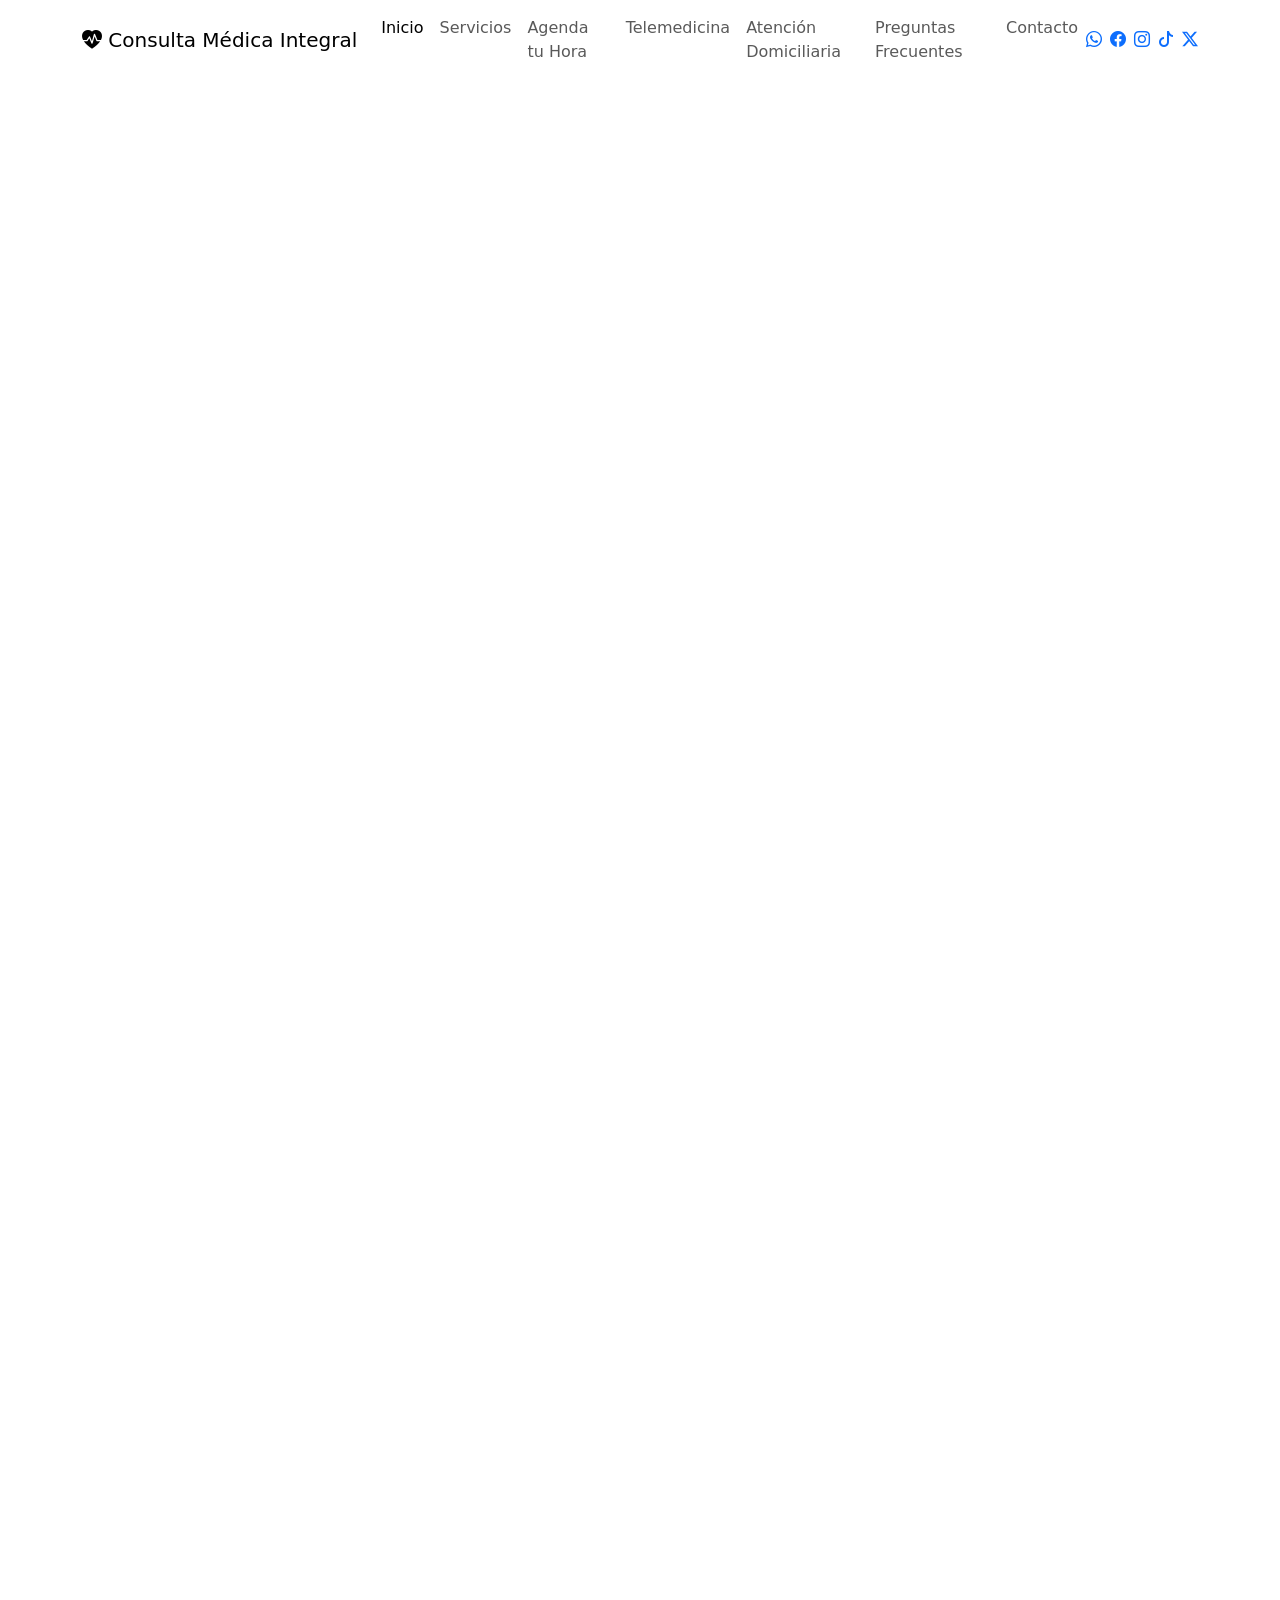
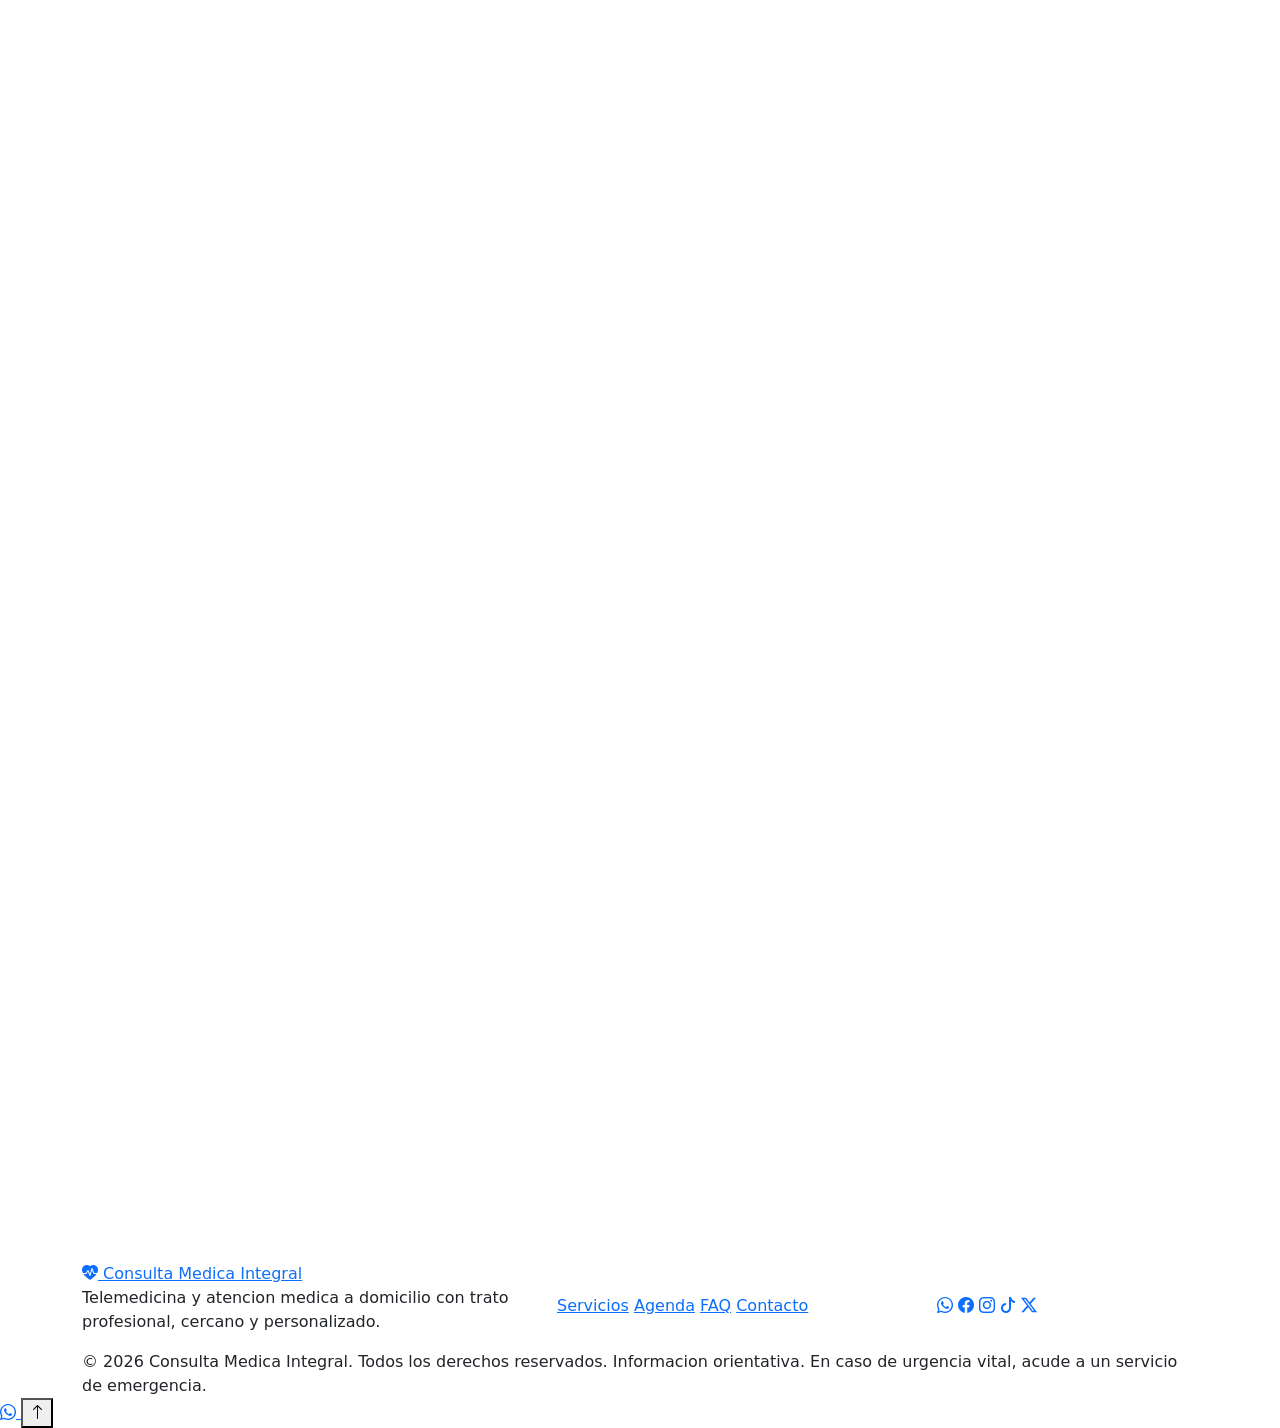
==== index.html @ f4fb2963 "Add files via upload" ====
<!doctype html>
<html lang="es">
  <head>
    <meta charset="utf-8">
    <meta name="viewport" content="width=device-width, initial-scale=1">
    <title>Consulta Médica Integral | Telemedicina y Atención Médica a Domicilio</title>
    <meta name="description" content="Consulta médica integral mediante telemedicina y atención médica a domicilio. Agenda tu hora fácilmente y recibe atención profesional donde la necesites.">
    <meta name="robots" content="index, follow">
    <link rel="canonical" href="https://consultamedicaintegral.cl/">
    <meta property="og:type" content="website">
    <meta property="og:title" content="Consulta Médica Integral | Telemedicina y Atención Médica a Domicilio">
    <meta property="og:description" content="Agenda atención médica por telemedicina o a domicilio con enfoque cercano, profesional y personalizado.">
    <meta property="og:image" content="https://images.unsplash.com/photo-1559839734-2b71ea197ec2?auto=format&fit=crop&w=1200&q=80">
    <meta property="og:url" content="https://consultamedicaintegral.cl/">
    <meta name="twitter:card" content="summary_large_image">
    <meta name="twitter:title" content="Consulta Médica Integral">
    <meta name="twitter:description" content="Telemedicina y atención médica a domicilio. Agenda tu hora en pocos minutos.">
    <meta name="twitter:image" content="https://images.unsplash.com/photo-1559839734-2b71ea197ec2?auto=format&fit=crop&w=1200&q=80">
    <meta name="theme-color" content="#0D6EFD">
    <link rel="preconnect" href="https://fonts.googleapis.com">
    <link rel="preconnect" href="https://fonts.gstatic.com" crossorigin>
    <link href="https://fonts.googleapis.com/css2?family=Inter:wght@400;500;600;700;800&display=swap" rel="stylesheet">
    <link href="https://cdn.jsdelivr.net/npm/bootstrap@5.3.3/dist/css/bootstrap.min.css" rel="stylesheet">
    <link href="https://cdn.jsdelivr.net/npm/bootstrap-icons@1.11.3/font/bootstrap-icons.min.css" rel="stylesheet">
    <link href="https://unpkg.com/aos@2.3.1/dist/aos.css" rel="stylesheet">
    <link href="assets/css/styles.css" rel="stylesheet">
    <script type="application/ld+json">
      {
        "@context": "https://schema.org",
        "@type": "MedicalBusiness",
        "name": "Consulta Medica Integral",
        "description": "Consulta medica integral por telemedicina y atencion medica a domicilio.",
        "url": "https://consultamedicaintegral.cl/",
        "telephone": "+56920409701",
        "email": "consultamedicaintegral01@gmail.com",
        "medicalSpecialty": "PrimaryCare",
        "areaServed": "Chile",
        "sameAs": [
          "https://www.facebook.com/profile.php?id=61591259555693",
          "https://www.instagram.com/consulta_medica_integral_/",
          "https://www.tiktok.com/@consultamedicaintegral",
          "https://x.com/medicaintegral0"
        ],
        "contactPoint": {
          "@type": "ContactPoint",
          "telephone": "+56920409701",
          "contactType": "customer service",
          "availableLanguage": "Spanish"
        }
      }
    </script>
  </head>
  <body data-bs-spy="scroll" data-bs-target="#mainNav" data-bs-offset="90" tabindex="0">
    <div class="page-loader" id="pageLoader" aria-hidden="true">
      <div class="loader-mark">
        <span></span>
      </div>
    </div>

    <nav id="mainNav" class="navbar navbar-expand-xl fixed-top glass-nav" aria-label="Navegacion principal">
      <div class="container">
        <a class="navbar-brand" href="#inicio" aria-label="Consulta Medica Integral">
          <span class="brand-symbol"><i class="bi bi-heart-pulse-fill"></i></span>
          <span>Consulta Médica Integral</span>
        </a>
        <div class="d-flex align-items-center gap-2 order-xl-3">
          <a class="social-mini d-none d-sm-inline-flex" href="https://wa.me/56920409701?text=Hola,%20deseo%20agendar%20una%20consulta%20m%C3%A9dica." target="_blank" rel="noopener" aria-label="WhatsApp"><i class="bi bi-whatsapp"></i></a>
          <a class="social-mini d-none d-sm-inline-flex" href="https://www.facebook.com/profile.php?id=61591259555693" target="_blank" rel="noopener" aria-label="Facebook"><i class="bi bi-facebook"></i></a>
          <a class="social-mini d-none d-sm-inline-flex" href="https://www.instagram.com/consulta_medica_integral_/" target="_blank" rel="noopener" aria-label="Instagram"><i class="bi bi-instagram"></i></a>
          <a class="social-mini d-none d-sm-inline-flex" href="https://www.tiktok.com/@consultamedicaintegral" target="_blank" rel="noopener" aria-label="TikTok"><i class="bi bi-tiktok"></i></a>
          <a class="social-mini d-none d-sm-inline-flex" href="https://x.com/medicaintegral0" target="_blank" rel="noopener" aria-label="X Twitter"><i class="bi bi-twitter-x"></i></a>
          <button class="navbar-toggler" type="button" data-bs-toggle="collapse" data-bs-target="#navbarContent" aria-controls="navbarContent" aria-expanded="false" aria-label="Abrir menu">
            <span class="navbar-toggler-icon"></span>
          </button>
        </div>
        <div class="collapse navbar-collapse order-xl-2" id="navbarContent">
          <ul class="navbar-nav mx-auto mb-3 mb-xl-0">
            <li class="nav-item"><a class="nav-link" href="#inicio">Inicio</a></li>
            <li class="nav-item"><a class="nav-link" href="#servicios">Servicios</a></li>
            <li class="nav-item"><a class="nav-link" href="#agenda">Agenda tu Hora</a></li>
            <li class="nav-item"><a class="nav-link" href="#telemedicina">Telemedicina</a></li>
            <li class="nav-item"><a class="nav-link" href="#domicilio">Atención Domiciliaria</a></li>
            <li class="nav-item"><a class="nav-link" href="#faq">Preguntas Frecuentes</a></li>
            <li class="nav-item"><a class="nav-link" href="#contacto">Contacto</a></li>
          </ul>
        </div>
      </div>
    </nav>

    <main>
      <section id="inicio" class="hero-section">
        <div class="hero-bg" role="img" aria-label="Medica atendiendo a una paciente en consulta"></div>
        <div class="hero-overlay"></div>
        <div class="container hero-content">
          <div class="row align-items-center min-vh-100">
            <div class="col-lg-7" data-aos="fade-up">
              <span class="section-kicker"><i class="bi bi-shield-check"></i> Atención confiable y cercana</span>
              <h1>CONSULTA MÉDICA INTEGRAL</h1>
              <p class="hero-subtitle">Atención Médica por Telemedicina y Atención a Domicilio</p>
              <p class="hero-copy">Brindamos atención médica integral con un enfoque cercano, profesional y personalizado. Agenda tu consulta en pocos minutos y recibe atención médica desde la comodidad de tu hogar o mediante videollamada.</p>
              <div class="hero-actions">
                <a class="btn btn-primary btn-lg" href="https://calendar.app.google/VVgFMhi9uU4wUZ3n7" target="_blank" rel="noopener"><i class="bi bi-calendar2-check"></i> Agendar Telemedicina</a>
                <a class="btn btn-light btn-lg" href="https://calendar.app.google/sRwEcEw5yTqPMcnf6" target="_blank" rel="noopener"><i class="bi bi-house-heart"></i> Agendar Atención Domiciliaria</a>
              </div>
            </div>
            <div class="col-lg-5 d-none d-lg-block" data-aos="fade-left" data-aos-delay="150">
              <div class="hero-panel">
                <div class="metric">
                  <strong data-counter="100">0</strong><span>% enfoque personalizado</span>
                </div>
                <div class="metric">
                  <strong data-counter="2">0</strong><span> modalidades de atencion</span>
                </div>
                <div class="metric">
                  <strong data-counter="18">0</strong><span> servicios clinicos</span>
                </div>
              </div>
            </div>
          </div>
        </div>
      </section>

      <section class="trust-strip">
        <div class="container">
          <div class="row g-3">
            <div class="col-md-4" data-aos="fade-up"><div class="trust-item"><i class="bi bi-camera-video"></i> Telemedicina desde cualquier lugar</div></div>
            <div class="col-md-4" data-aos="fade-up" data-aos-delay="80"><div class="trust-item"><i class="bi bi-house-check"></i> Atencion a domicilio</div></div>
            <div class="col-md-4" data-aos="fade-up" data-aos-delay="160"><div class="trust-item"><i class="bi bi-whatsapp"></i> Contacto rapido por WhatsApp</div></div>
          </div>
        </div>
      </section>

      <section id="servicios" class="section-padding">
        <div class="container">
          <div class="section-heading" data-aos="fade-up">
            <span class="section-kicker"><i class="bi bi-plus-circle"></i> Servicios</span>
            <h2>Atencion medica integral para necesidades frecuentes</h2>
            <p>Un servicio pensado para resolver, orientar y acompanar con criterio clinico y trato humano.</p>
          </div>
          <div class="services-grid">
            <article class="service-card" data-aos="fade-up"><i class="bi bi-clipboard2-pulse"></i><h3>Consulta Medica General</h3></article>
            <article class="service-card" data-aos="fade-up"><i class="bi bi-camera-video"></i><h3>Telemedicina</h3></article>
            <article class="service-card" data-aos="fade-up"><i class="bi bi-house-heart"></i><h3>Atencion Medica a Domicilio</h3></article>
            <article class="service-card" data-aos="fade-up"><i class="bi bi-activity"></i><h3>Control de Enfermedades Cronicas</h3></article>
            <article class="service-card" data-aos="fade-up"><i class="bi bi-file-earmark-medical"></i><h3>Interpretacion de Examenes</h3></article>
            <article class="service-card" data-aos="fade-up"><i class="bi bi-heart-pulse"></i><h3>Control de Presion Arterial</h3></article>
            <article class="service-card" data-aos="fade-up"><i class="bi bi-bandaid"></i><h3>Curaciones</h3></article>
            <article class="service-card" data-aos="fade-up"><i class="bi bi-capsule"></i><h3>Administracion de Medicamentos</h3></article>
            <article class="service-card" data-aos="fade-up"><i class="bi bi-eyedropper"></i><h3>Inyecciones Intramusculares</h3></article>
            <article class="service-card" data-aos="fade-up"><i class="bi bi-droplet"></i><h3>Inyecciones Intravenosas</h3></article>
            <article class="service-card" data-aos="fade-up"><i class="bi bi-scissors"></i><h3>Suturas simples</h3></article>
            <article class="service-card" data-aos="fade-up"><i class="bi bi-check2-square"></i><h3>Retiro de puntos</h3></article>
            <article class="service-card" data-aos="fade-up"><i class="bi bi-hospital"></i><h3>Instalacion y retiro de sondas</h3></article>
            <article class="service-card" data-aos="fade-up"><i class="bi bi-search-heart"></i><h3>Evaluacion clinica</h3></article>
            <article class="service-card" data-aos="fade-up"><i class="bi bi-thermometer-half"></i><h3>Control de temperatura</h3></article>
            <article class="service-card" data-aos="fade-up"><i class="bi bi-shield-plus"></i><h3>Atencion preventiva</h3></article>
            <article class="service-card wide" data-aos="fade-up"><i class="bi bi-journal-medical"></i><h3>Licencias medicas cuando corresponda segun evaluacion clinica</h3></article>
          </div>
        </div>
      </section>

      <section class="section-padding soft-section">
        <div class="container">
          <div class="section-heading" data-aos="fade-up">
            <span class="section-kicker"><i class="bi bi-diagram-3"></i> Como funciona</span>
            <h2>Reserva simple, atencion clara y seguimiento oportuno</h2>
          </div>
          <div class="row g-4">
            <div class="col-md-6 col-lg-3" data-aos="fade-up"><div class="step-card"><span>1</span><i class="bi bi-calendar-plus"></i><h3>Agenda tu hora</h3><p>Elige el horario disponible que mejor se acomode a tu dia.</p></div></div>
            <div class="col-md-6 col-lg-3" data-aos="fade-up" data-aos-delay="80"><div class="step-card"><span>2</span><i class="bi bi-ui-checks-grid"></i><h3>Selecciona modalidad</h3><p>Telemedicina por videollamada o visita medica a domicilio.</p></div></div>
            <div class="col-md-6 col-lg-3" data-aos="fade-up" data-aos-delay="160"><div class="step-card"><span>3</span><i class="bi bi-person-heart"></i><h3>Recibe atencion</h3><p>Evaluacion profesional, indicaciones y orientacion medica.</p></div></div>
            <div class="col-md-6 col-lg-3" data-aos="fade-up" data-aos-delay="240"><div class="step-card"><span>4</span><i class="bi bi-chat-dots"></i><h3>Seguimiento</h3><p>Acompanamiento cuando el caso lo requiera.</p></div></div>
          </div>
        </div>
      </section>

      <section id="agenda" class="section-padding">
        <div class="container">
          <div class="section-heading" data-aos="fade-up">
            <span class="section-kicker"><i class="bi bi-calendar-heart"></i> Agenda tu Hora</span>
            <h2>Elige como quieres recibir tu atencion</h2>
          </div>
          <div class="row g-4">
            <div id="telemedicina" class="col-lg-6" data-aos="fade-up">
              <article class="booking-card">
                <div class="booking-icon"><i class="bi bi-camera-video"></i></div>
                <h3>Telemedicina</h3>
                <p>Consulta medica por videollamada, ideal para orientacion, controles, revision de examenes y seguimiento.</p>
                <a class="btn btn-primary" href="https://calendar.app.google/VVgFMhi9uU4wUZ3n7" target="_blank" rel="noopener"><i class="bi bi-calendar2-check"></i> Agendar Telemedicina</a>
                <div class="calendar-frame">
                  <iframe loading="lazy" src="https://calendar.app.google/VVgFMhi9uU4wUZ3n7" title="Calendario de telemedicina"></iframe>
                </div>
              </article>
            </div>
            <div id="domicilio" class="col-lg-6" data-aos="fade-up" data-aos-delay="120">
              <article class="booking-card accent">
                <div class="booking-icon"><i class="bi bi-house-heart"></i></div>
                <h3>Atencion Domiciliaria</h3>
                <p>Atencion clinica en domicilio para evaluaciones, procedimientos simples y controles segun disponibilidad.</p>
                <a class="btn btn-primary" href="https://calendar.app.google/sRwEcEw5yTqPMcnf6" target="_blank" rel="noopener"><i class="bi bi-house-check"></i> Agendar Atencion Domiciliaria</a>
                <div class="calendar-frame">
                  <iframe loading="lazy" src="https://calendar.app.google/sRwEcEw5yTqPMcnf6" title="Calendario de atencion domiciliaria"></iframe>
                </div>
              </article>
            </div>
          </div>
        </div>
      </section>

      <section class="section-padding benefits-section">
        <div class="container">
          <div class="row align-items-center g-5">
            <div class="col-lg-5" data-aos="fade-right">
              <span class="section-kicker"><i class="bi bi-stars"></i> Beneficios</span>
              <h2>Una experiencia medica simple, humana y resolutiva</h2>
              <p>Disenada para que pedir ayuda medica sea rapido, claro y sin friccion.</p>
            </div>
            <div class="col-lg-7">
              <div class="benefits-grid">
                <div data-aos="zoom-in"><i class="bi bi-check-circle-fill"></i> Atencion personalizada</div>
                <div data-aos="zoom-in"><i class="bi bi-check-circle-fill"></i> Agenda online</div>
                <div data-aos="zoom-in"><i class="bi bi-check-circle-fill"></i> Atencion rapida</div>
                <div data-aos="zoom-in"><i class="bi bi-check-circle-fill"></i> Profesionalismo</div>
                <div data-aos="zoom-in"><i class="bi bi-check-circle-fill"></i> Comodidad</div>
                <div data-aos="zoom-in"><i class="bi bi-check-circle-fill"></i> Atencion en domicilio</div>
                <div data-aos="zoom-in"><i class="bi bi-check-circle-fill"></i> Telemedicina desde cualquier lugar</div>
                <div data-aos="zoom-in"><i class="bi bi-check-circle-fill"></i> Seguimiento cuando sea necesario</div>
              </div>
            </div>
          </div>
        </div>
      </section>

      <section class="section-padding">
        <div class="container">
          <div class="section-heading" data-aos="fade-up">
            <span class="section-kicker"><i class="bi bi-star"></i> Testimonios</span>
            <h2>Pacientes que valoran una atencion cercana</h2>
          </div>
          <div class="row g-4">
            <div class="col-md-4" data-aos="fade-up"><div class="testimonial-card"><div class="stars">★★★★★</div><p>"Muy buena atencion, clara y preocupada. Pude resolver mis dudas rapidamente."</p><strong>Paciente telemedicina</strong></div></div>
            <div class="col-md-4" data-aos="fade-up" data-aos-delay="100"><div class="testimonial-card"><div class="stars">★★★★★</div><p>"La visita a domicilio fue puntual y profesional. Excelente trato humano."</p><strong>Paciente domicilio</strong></div></div>
            <div class="col-md-4" data-aos="fade-up" data-aos-delay="200"><div class="testimonial-card"><div class="stars">★★★★★</div><p>"Agendar fue facil y recibi indicaciones muy completas para continuar mi tratamiento."</p><strong>Paciente control</strong></div></div>
          </div>
        </div>
      </section>

      <section id="faq" class="section-padding soft-section">
        <div class="container">
          <div class="section-heading" data-aos="fade-up">
            <span class="section-kicker"><i class="bi bi-question-circle"></i> Preguntas Frecuentes</span>
            <h2>Respuestas para agendar con tranquilidad</h2>
          </div>
          <div class="accordion premium-accordion" id="faqAccordion" data-aos="fade-up">
            <div class="accordion-item"><h3 class="accordion-header"><button class="accordion-button" type="button" data-bs-toggle="collapse" data-bs-target="#faq1">¿Que necesito para una telemedicina?</button></h3><div id="faq1" class="accordion-collapse collapse show" data-bs-parent="#faqAccordion"><div class="accordion-body">Un telefono, tablet o computador con internet, camara y microfono. Tambien es util tener examenes o antecedentes medicos disponibles.</div></div></div>
            <div class="accordion-item"><h3 class="accordion-header"><button class="accordion-button collapsed" type="button" data-bs-toggle="collapse" data-bs-target="#faq2">¿Puedo solicitar atencion el mismo dia?</button></h3><div id="faq2" class="accordion-collapse collapse" data-bs-parent="#faqAccordion"><div class="accordion-body">Si hay disponibilidad en agenda, puedes reservar para el mismo dia. Para dudas urgentes, escribe por WhatsApp.</div></div></div>
            <div class="accordion-item"><h3 class="accordion-header"><button class="accordion-button collapsed" type="button" data-bs-toggle="collapse" data-bs-target="#faq3">¿Realizan visitas domiciliarias?</button></h3><div id="faq3" class="accordion-collapse collapse" data-bs-parent="#faqAccordion"><div class="accordion-body">Si, segun zona de cobertura y disponibilidad horaria. Las zonas se actualizaran progresivamente.</div></div></div>
            <div class="accordion-item"><h3 class="accordion-header"><button class="accordion-button collapsed" type="button" data-bs-toggle="collapse" data-bs-target="#faq4">¿Como puedo pagar mi consulta?</button></h3><div id="faq4" class="accordion-collapse collapse" data-bs-parent="#faqAccordion"><div class="accordion-body">Las opciones de pago se coordinan al momento de reservar o confirmar la consulta.</div></div></div>
            <div class="accordion-item"><h3 class="accordion-header"><button class="accordion-button collapsed" type="button" data-bs-toggle="collapse" data-bs-target="#faq5">¿Se entregan recetas y licencias medicas cuando corresponde?</button></h3><div id="faq5" class="accordion-collapse collapse" data-bs-parent="#faqAccordion"><div class="accordion-body">Si corresponde segun evaluacion clinica y normativa vigente, se entregan indicaciones, recetas o licencias medicas.</div></div></div>
          </div>
        </div>
      </section>

      <section class="section-padding">
        <div class="container">
          <div class="row g-4 align-items-stretch">
            <div class="col-lg-5" data-aos="fade-right">
              <span class="section-kicker"><i class="bi bi-geo-alt"></i> Zonas de Atencion</span>
              <h2>Mapa para futuras zonas de atencion domiciliaria</h2>
              <p>La cobertura de atencion domiciliaria se confirmara por WhatsApp segun comuna, disponibilidad y tipo de prestacion requerida.</p>
              <a class="btn btn-outline-primary" href="https://wa.me/56920409701?text=Hola,%20quiero%20consultar%20si%20hay%20atenci%C3%B3n%20a%20domicilio%20en%20mi%20zona." target="_blank" rel="noopener"><i class="bi bi-whatsapp"></i> Consultar cobertura</a>
            </div>
            <div class="col-lg-7" data-aos="fade-left">
              <div class="map-card">
                <iframe loading="lazy" title="Mapa de zonas de atencion" src="https://www.google.com/maps?q=Chile&output=embed"></iframe>
              </div>
            </div>
          </div>
        </div>
      </section>

      <section class="section-padding social-section">
        <div class="container text-center">
          <span class="section-kicker justify-content-center" data-aos="fade-up"><i class="bi bi-share"></i> Redes Sociales</span>
          <h2 data-aos="fade-up">Conecta con Consulta Medica Integral</h2>
          <div class="social-buttons" data-aos="fade-up" data-aos-delay="100">
            <a href="https://wa.me/56920409701?text=Hola,%20deseo%20agendar%20una%20consulta%20m%C3%A9dica." target="_blank" rel="noopener"><i class="bi bi-whatsapp"></i><span>WhatsApp</span></a>
            <a href="https://www.facebook.com/profile.php?id=61591259555693" target="_blank" rel="noopener"><i class="bi bi-facebook"></i><span>Facebook</span></a>
            <a href="https://www.instagram.com/consulta_medica_integral_/" target="_blank" rel="noopener"><i class="bi bi-instagram"></i><span>Instagram</span></a>
            <a href="https://www.tiktok.com/@consultamedicaintegral" target="_blank" rel="noopener"><i class="bi bi-tiktok"></i><span>TikTok</span></a>
            <a href="https://x.com/medicaintegral0" target="_blank" rel="noopener"><i class="bi bi-twitter-x"></i><span>X</span></a>
          </div>
        </div>
      </section>

      <section id="contacto" class="section-padding contact-section">
        <div class="container">
          <div class="section-heading" data-aos="fade-up">
            <span class="section-kicker"><i class="bi bi-chat-heart"></i> Contacto</span>
            <h2>Estamos para ayudarte a coordinar tu consulta</h2>
          </div>
          <div class="row g-4">
            <div class="col-lg-5">
              <div class="contact-cards">
                <a class="contact-card" href="https://wa.me/56920409701?text=Hola,%20deseo%20agendar%20una%20consulta%20m%C3%A9dica." target="_blank" rel="noopener" data-aos="fade-up"><i class="bi bi-whatsapp"></i><span><strong>WhatsApp</strong>+56 9 2040 9701</span></a>
                <a class="contact-card" href="mailto:consultamedicaintegral01@gmail.com" data-aos="fade-up"><i class="bi bi-envelope"></i><span><strong>Correo</strong>consultamedicaintegral01@gmail.com</span></a>
                <a class="contact-card" href="https://www.facebook.com/profile.php?id=61591259555693" target="_blank" rel="noopener" data-aos="fade-up"><i class="bi bi-facebook"></i><span><strong>Facebook</strong>Consulta Medica Integral</span></a>
                <a class="contact-card" href="https://www.instagram.com/consulta_medica_integral_/" target="_blank" rel="noopener" data-aos="fade-up"><i class="bi bi-instagram"></i><span><strong>Instagram</strong>@consulta_medica_integral_</span></a>
                <a class="contact-card" href="https://www.tiktok.com/@consultamedicaintegral" target="_blank" rel="noopener" data-aos="fade-up"><i class="bi bi-tiktok"></i><span><strong>TikTok</strong>@consultamedicaintegral</span></a>
                <a class="contact-card" href="https://x.com/medicaintegral0" target="_blank" rel="noopener" data-aos="fade-up"><i class="bi bi-twitter-x"></i><span><strong>X / Twitter</strong>@medicaintegral0</span></a>
              </div>
            </div>
            <div class="col-lg-7" data-aos="fade-left">
              <form class="contact-form needs-validation" id="contactForm" novalidate>
                <div class="row g-3">
                  <div class="col-md-6">
                    <label for="name" class="form-label">Nombre</label>
                    <input type="text" class="form-control" id="name" name="name" minlength="3" required>
                    <div class="invalid-feedback">Ingresa tu nombre.</div>
                  </div>
                  <div class="col-md-6">
                    <label for="email" class="form-label">Correo</label>
                    <input type="email" class="form-control" id="email" name="email" required>
                    <div class="invalid-feedback">Ingresa un correo valido.</div>
                  </div>
                  <div class="col-md-6">
                    <label for="phone" class="form-label">Telefono</label>
                    <input type="tel" class="form-control" id="phone" name="phone" pattern="^[0-9+ ]{8,16}$" required>
                    <div class="invalid-feedback">Ingresa un telefono valido.</div>
                  </div>
                  <div class="col-md-6">
                    <label for="service" class="form-label">Tipo de consulta</label>
                    <select class="form-select" id="service" name="service" required>
                      <option value="">Selecciona una opcion</option>
                      <option>Telemedicina</option>
                      <option>Atencion domiciliaria</option>
                      <option>Consulta general</option>
                    </select>
                    <div class="invalid-feedback">Selecciona una opcion.</div>
                  </div>
                  <div class="col-12">
                    <label for="message" class="form-label">Mensaje</label>
                    <textarea class="form-control" id="message" name="message" rows="5" minlength="10" required></textarea>
                    <div class="invalid-feedback">Cuéntanos brevemente que necesitas.</div>
                  </div>
                </div>
                <button class="btn btn-primary btn-lg mt-4" type="submit"><i class="bi bi-send"></i> Enviar por WhatsApp</button>
                <p class="form-note">El formulario prepara un mensaje para WhatsApp; no almacena datos en servidores.</p>
              </form>
            </div>
          </div>
        </div>
      </section>
    </main>

    <footer class="site-footer">
      <div class="container">
        <div class="row g-4 align-items-center">
          <div class="col-lg-5">
            <a class="footer-brand" href="#inicio"><i class="bi bi-heart-pulse-fill"></i> Consulta Medica Integral</a>
            <p>Telemedicina y atencion medica a domicilio con trato profesional, cercano y personalizado.</p>
          </div>
          <div class="col-lg-4">
            <div class="footer-links">
              <a href="#servicios">Servicios</a>
              <a href="#agenda">Agenda</a>
              <a href="#faq">FAQ</a>
              <a href="#contacto">Contacto</a>
            </div>
          </div>
          <div class="col-lg-3">
            <div class="footer-social">
              <a href="https://wa.me/56920409701?text=Hola,%20deseo%20agendar%20una%20consulta%20m%C3%A9dica." target="_blank" rel="noopener" aria-label="WhatsApp"><i class="bi bi-whatsapp"></i></a>
              <a href="https://www.facebook.com/profile.php?id=61591259555693" target="_blank" rel="noopener" aria-label="Facebook"><i class="bi bi-facebook"></i></a>
              <a href="https://www.instagram.com/consulta_medica_integral_/" target="_blank" rel="noopener" aria-label="Instagram"><i class="bi bi-instagram"></i></a>
              <a href="https://www.tiktok.com/@consultamedicaintegral" target="_blank" rel="noopener" aria-label="TikTok"><i class="bi bi-tiktok"></i></a>
              <a href="https://x.com/medicaintegral0" target="_blank" rel="noopener" aria-label="X Twitter"><i class="bi bi-twitter-x"></i></a>
            </div>
          </div>
        </div>
        <div class="footer-bottom">
          <span>© 2026 Consulta Medica Integral. Todos los derechos reservados.</span>
          <span>Informacion orientativa. En caso de urgencia vital, acude a un servicio de emergencia.</span>
        </div>
      </div>
    </footer>

    <a class="floating-whatsapp" href="https://wa.me/56920409701?text=Hola,%20deseo%20agendar%20una%20consulta%20m%C3%A9dica." target="_blank" rel="noopener" aria-label="Escribenos por WhatsApp">
      <i class="bi bi-whatsapp"></i>
    </a>
    <button class="back-to-top" id="backToTop" type="button" aria-label="Volver arriba"><i class="bi bi-arrow-up"></i></button>

    <script src="https://cdn.jsdelivr.net/npm/bootstrap@5.3.3/dist/js/bootstrap.bundle.min.js" defer></script>
    <script src="https://unpkg.com/aos@2.3.1/dist/aos.js" defer></script>
    <script src="assets/js/main.js" defer></script>
  </body>
</html>
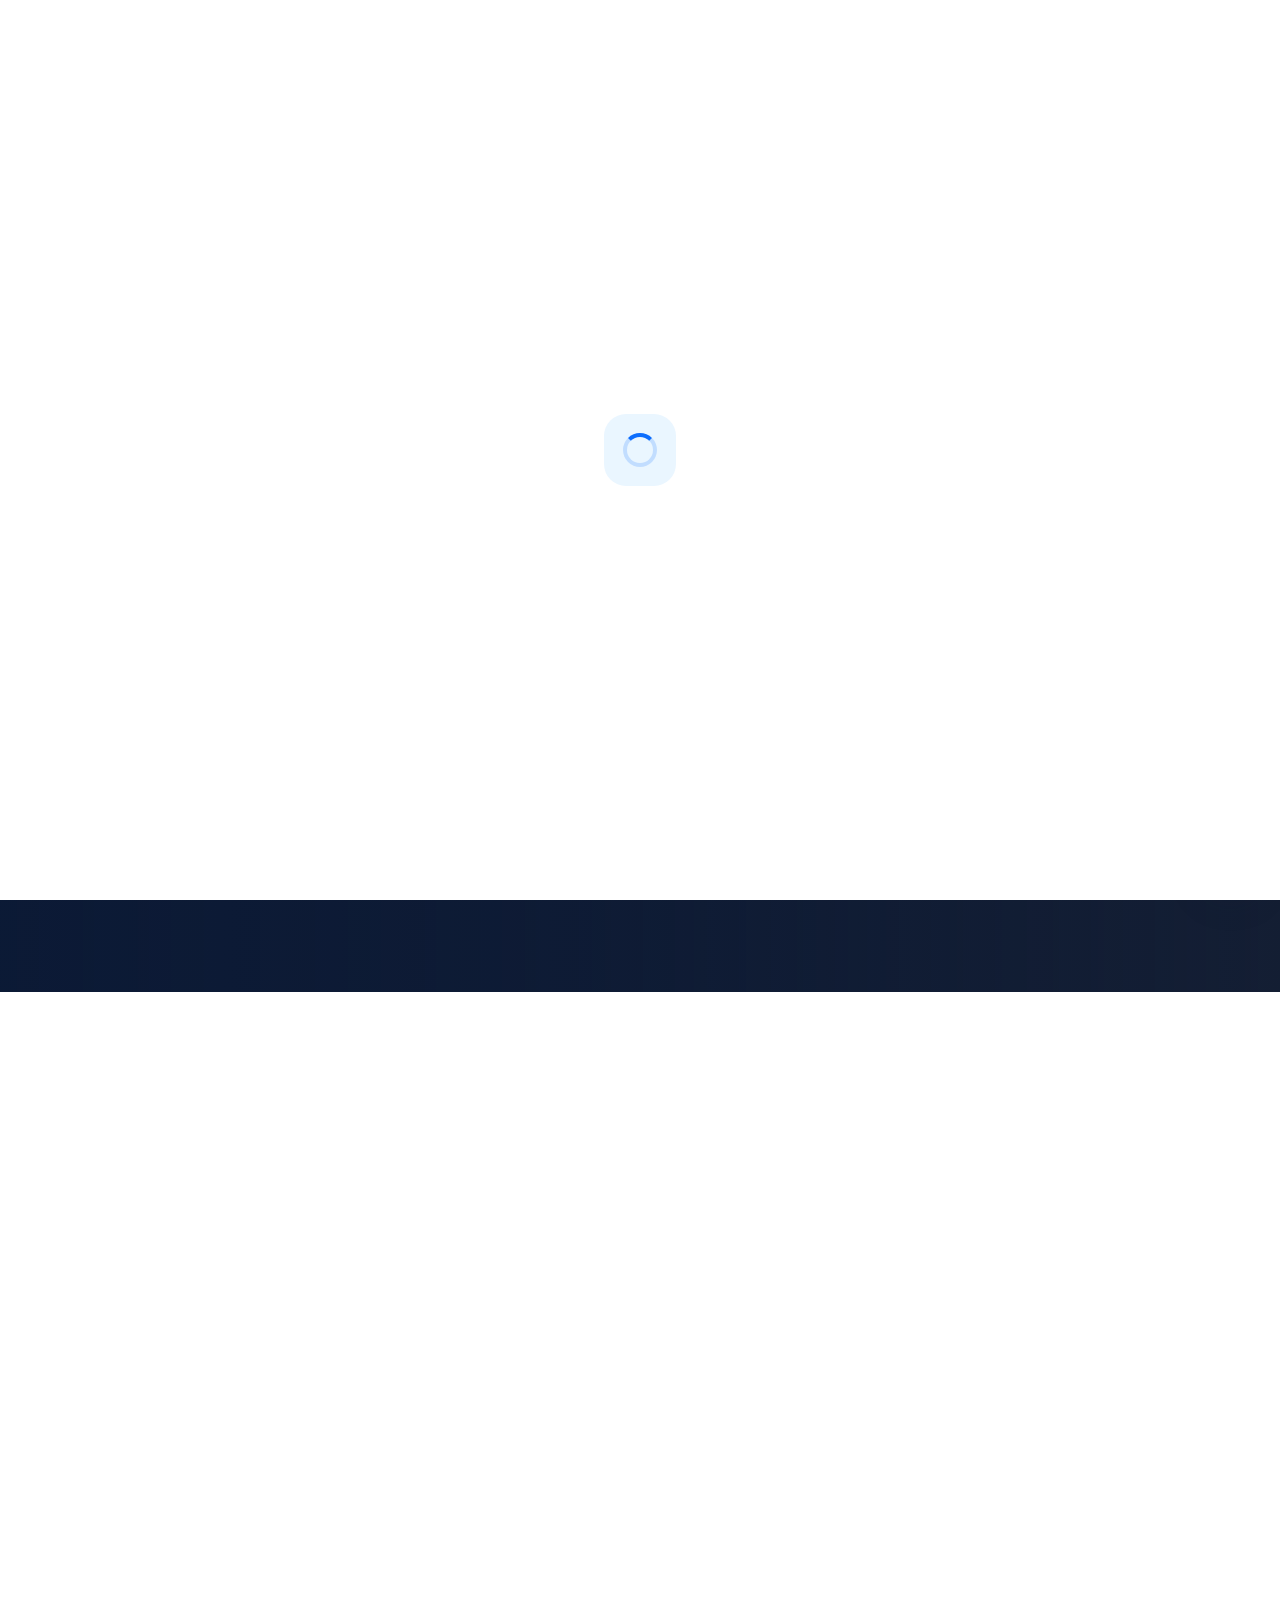
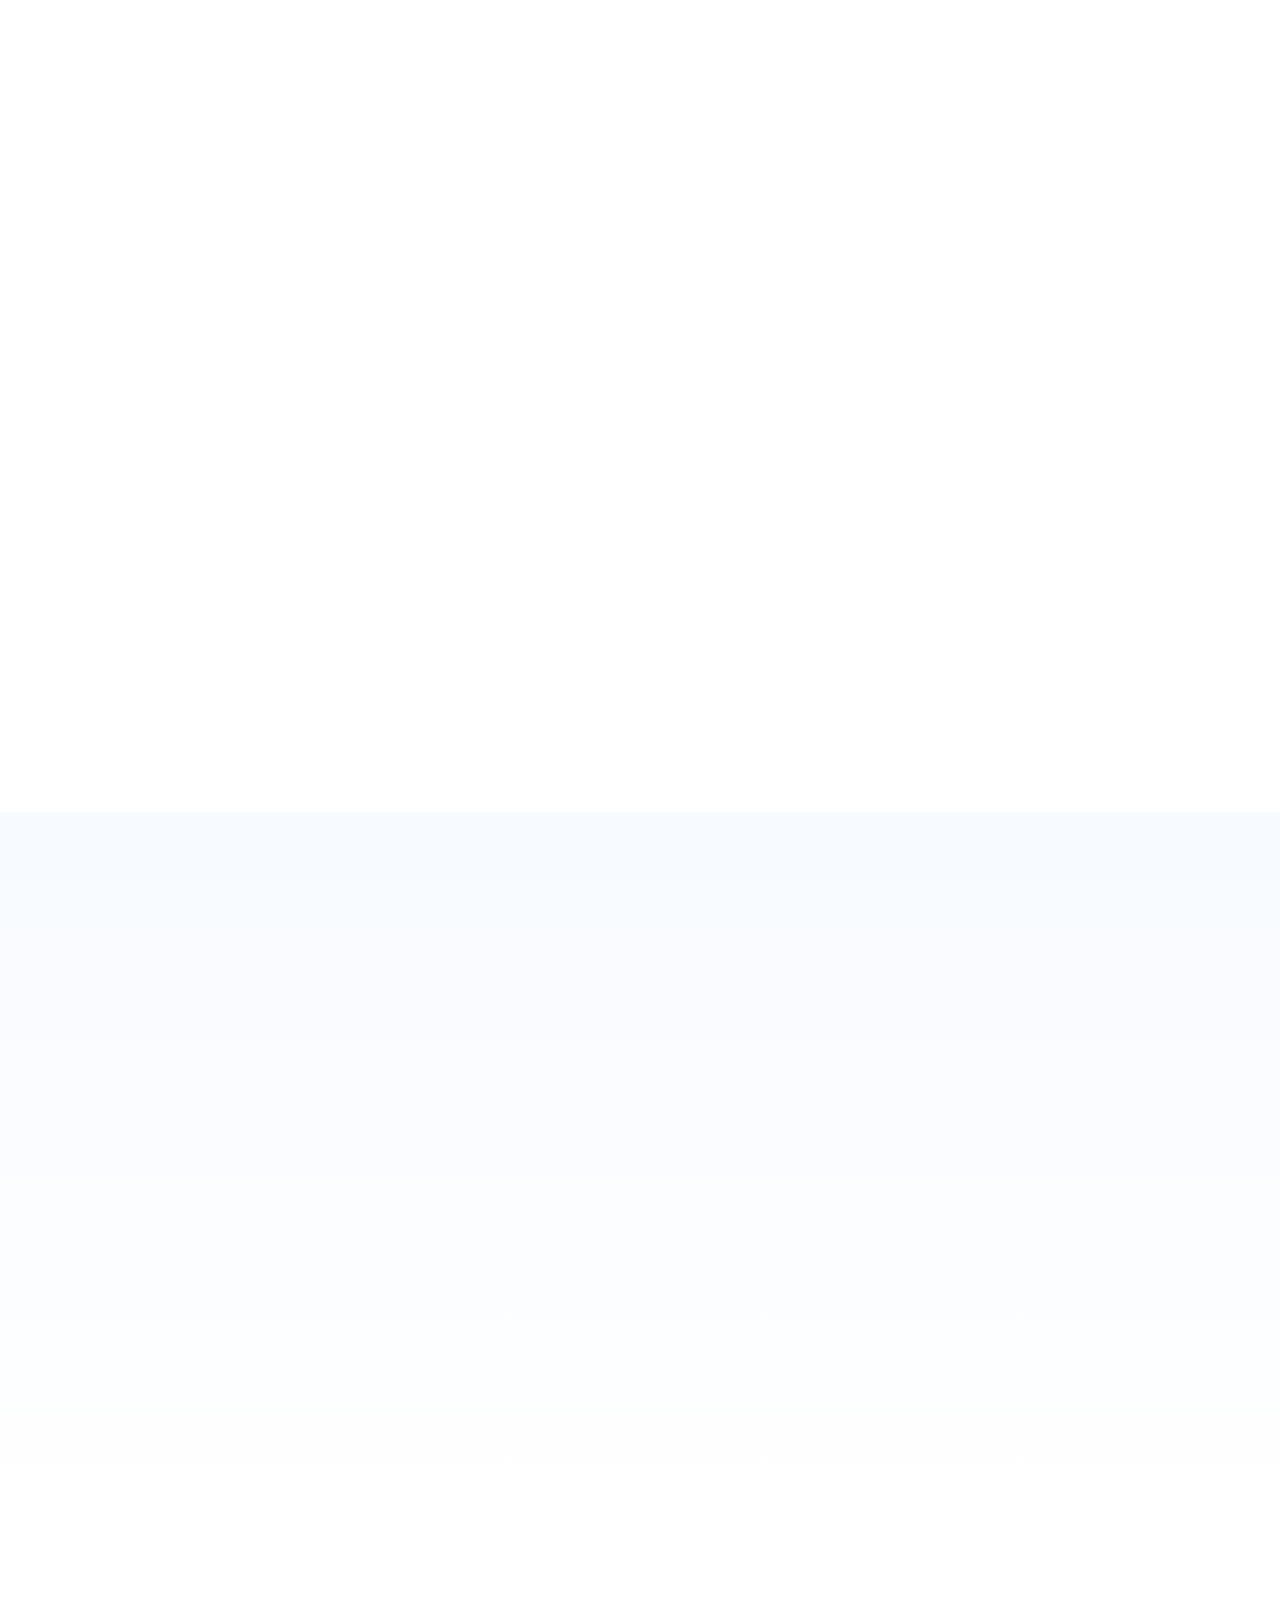
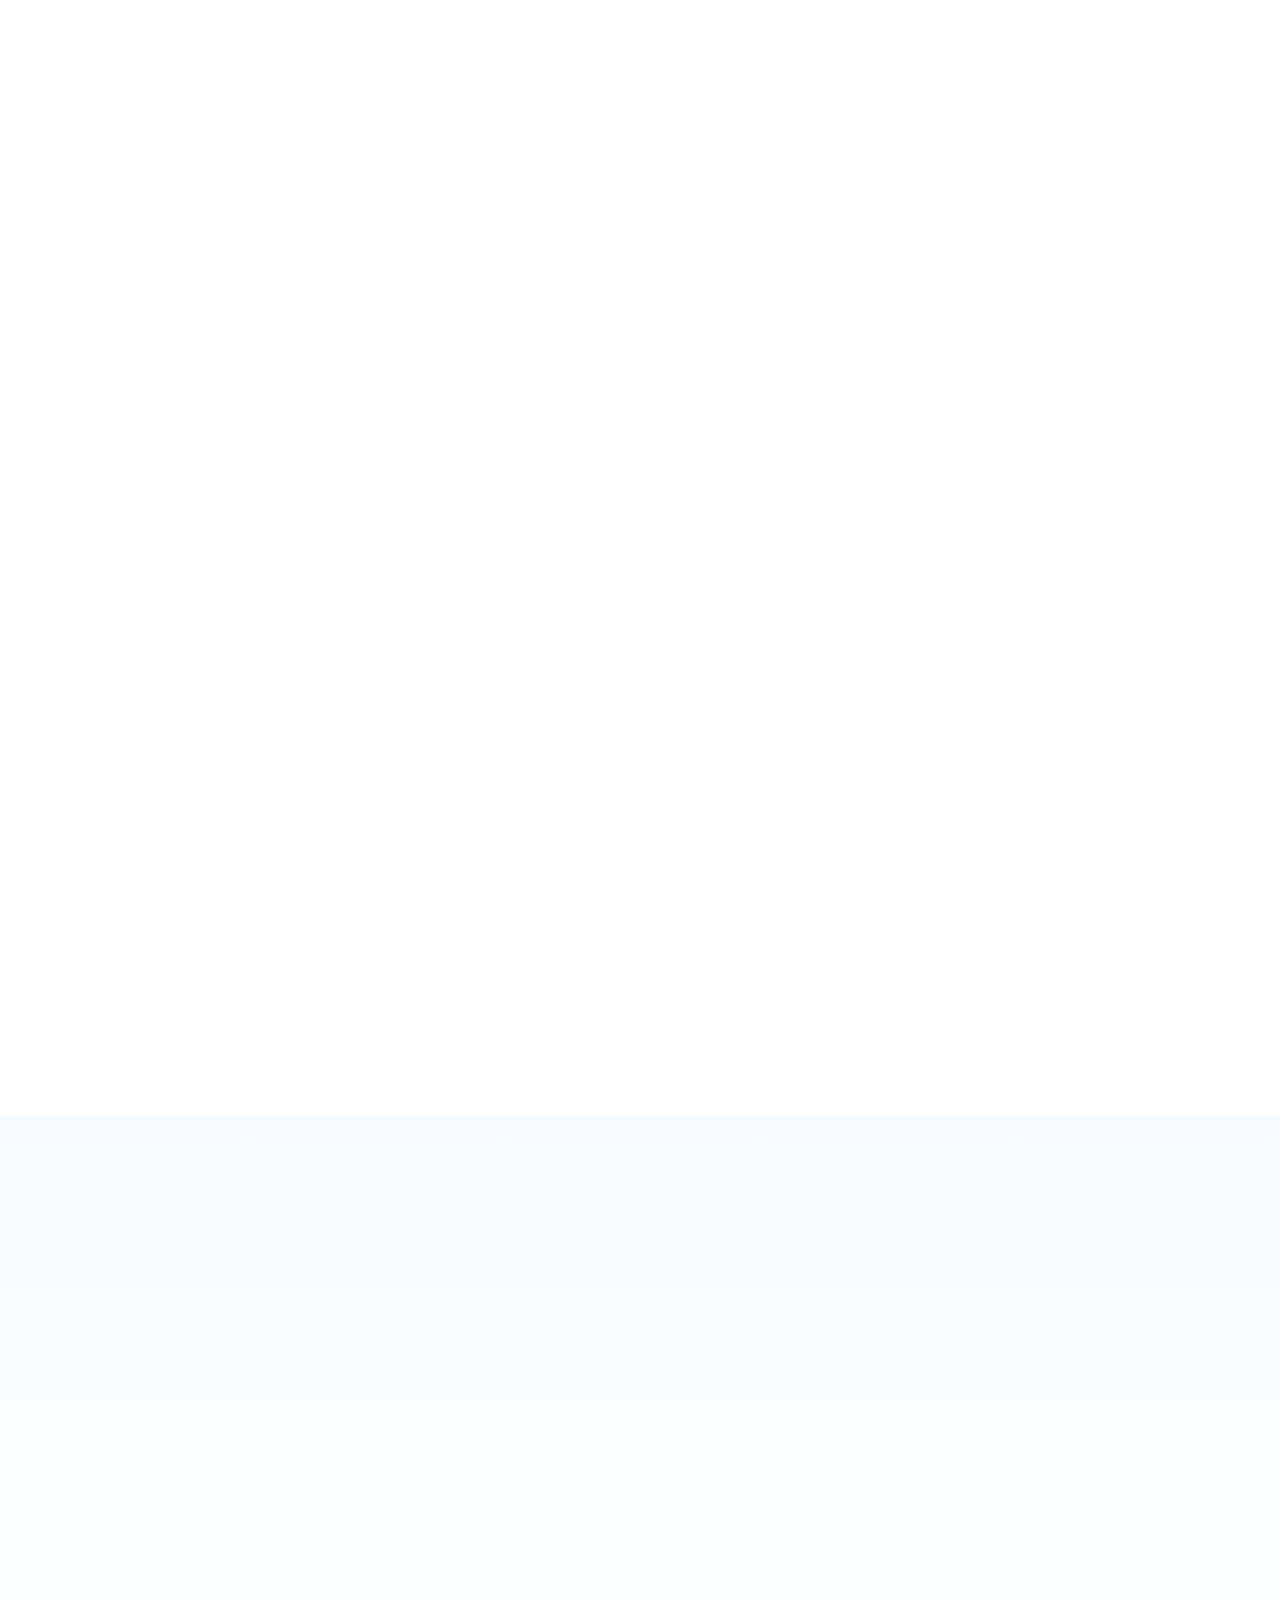
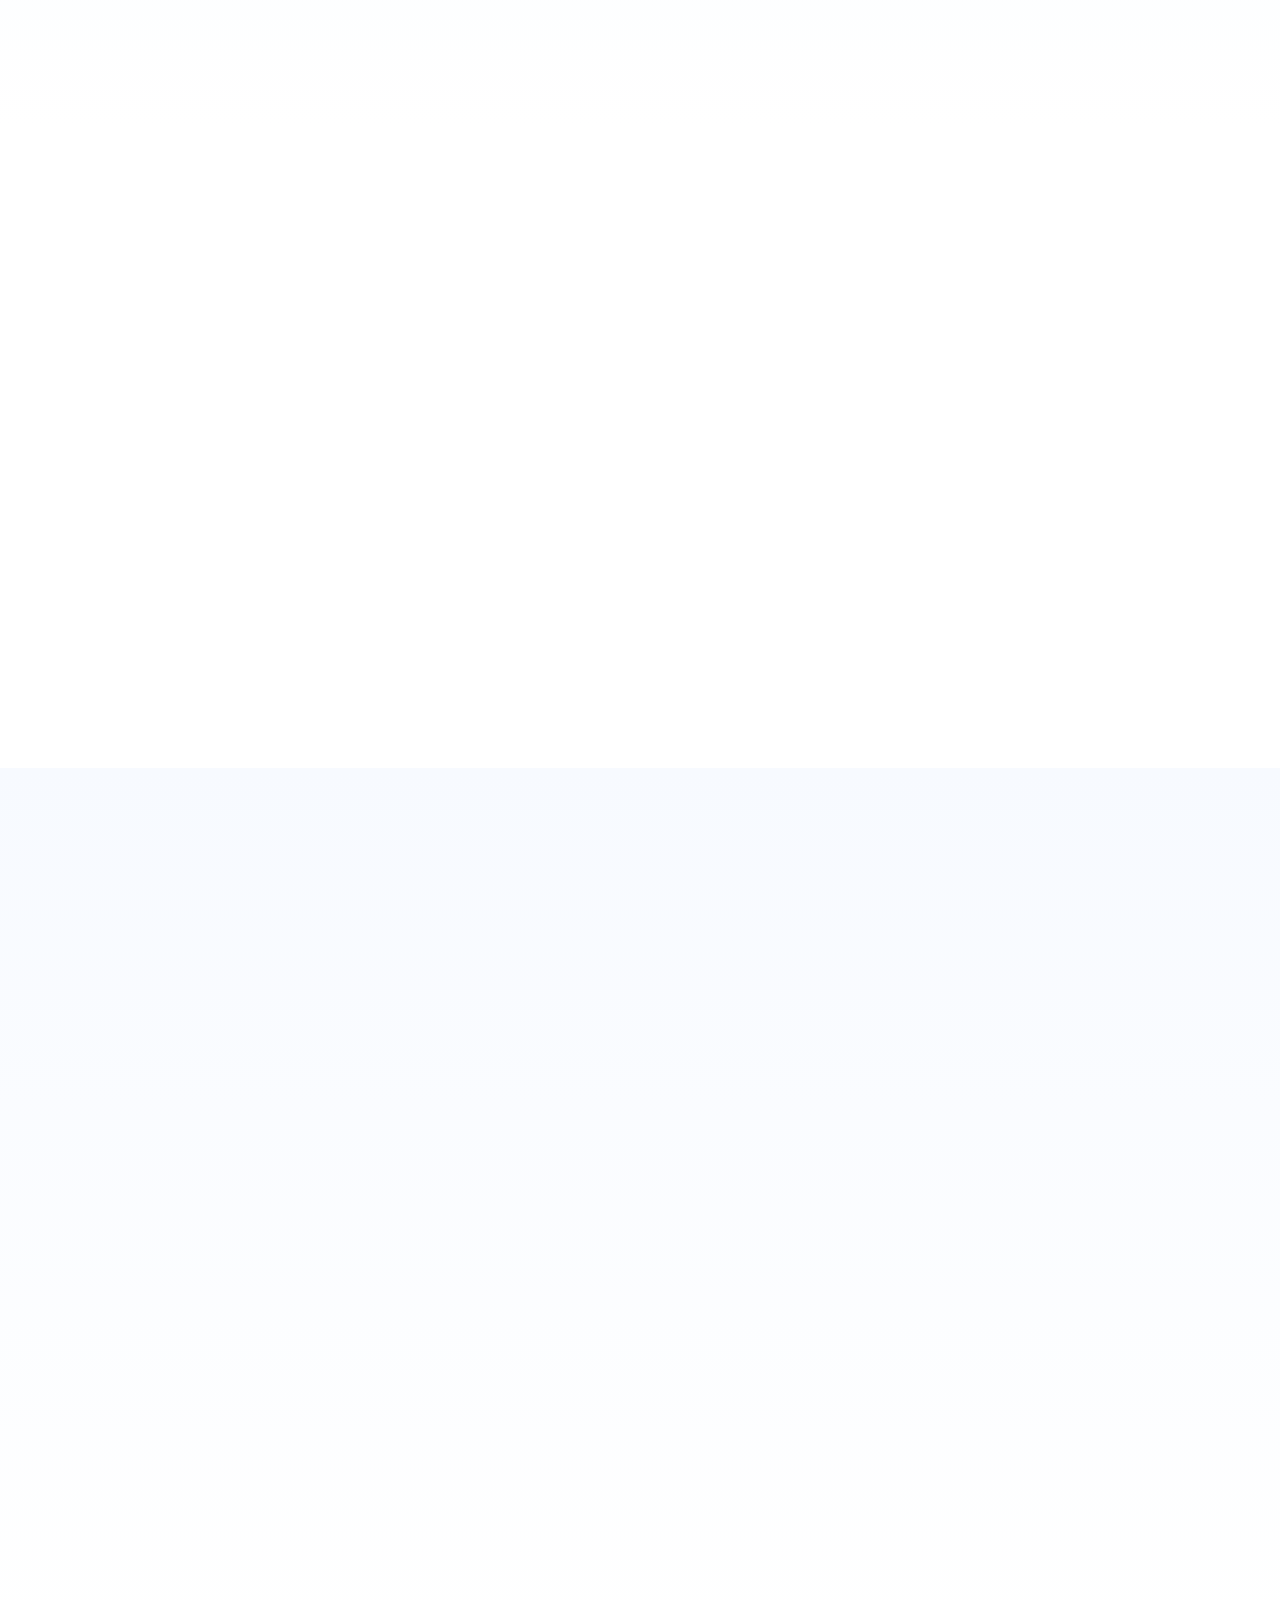
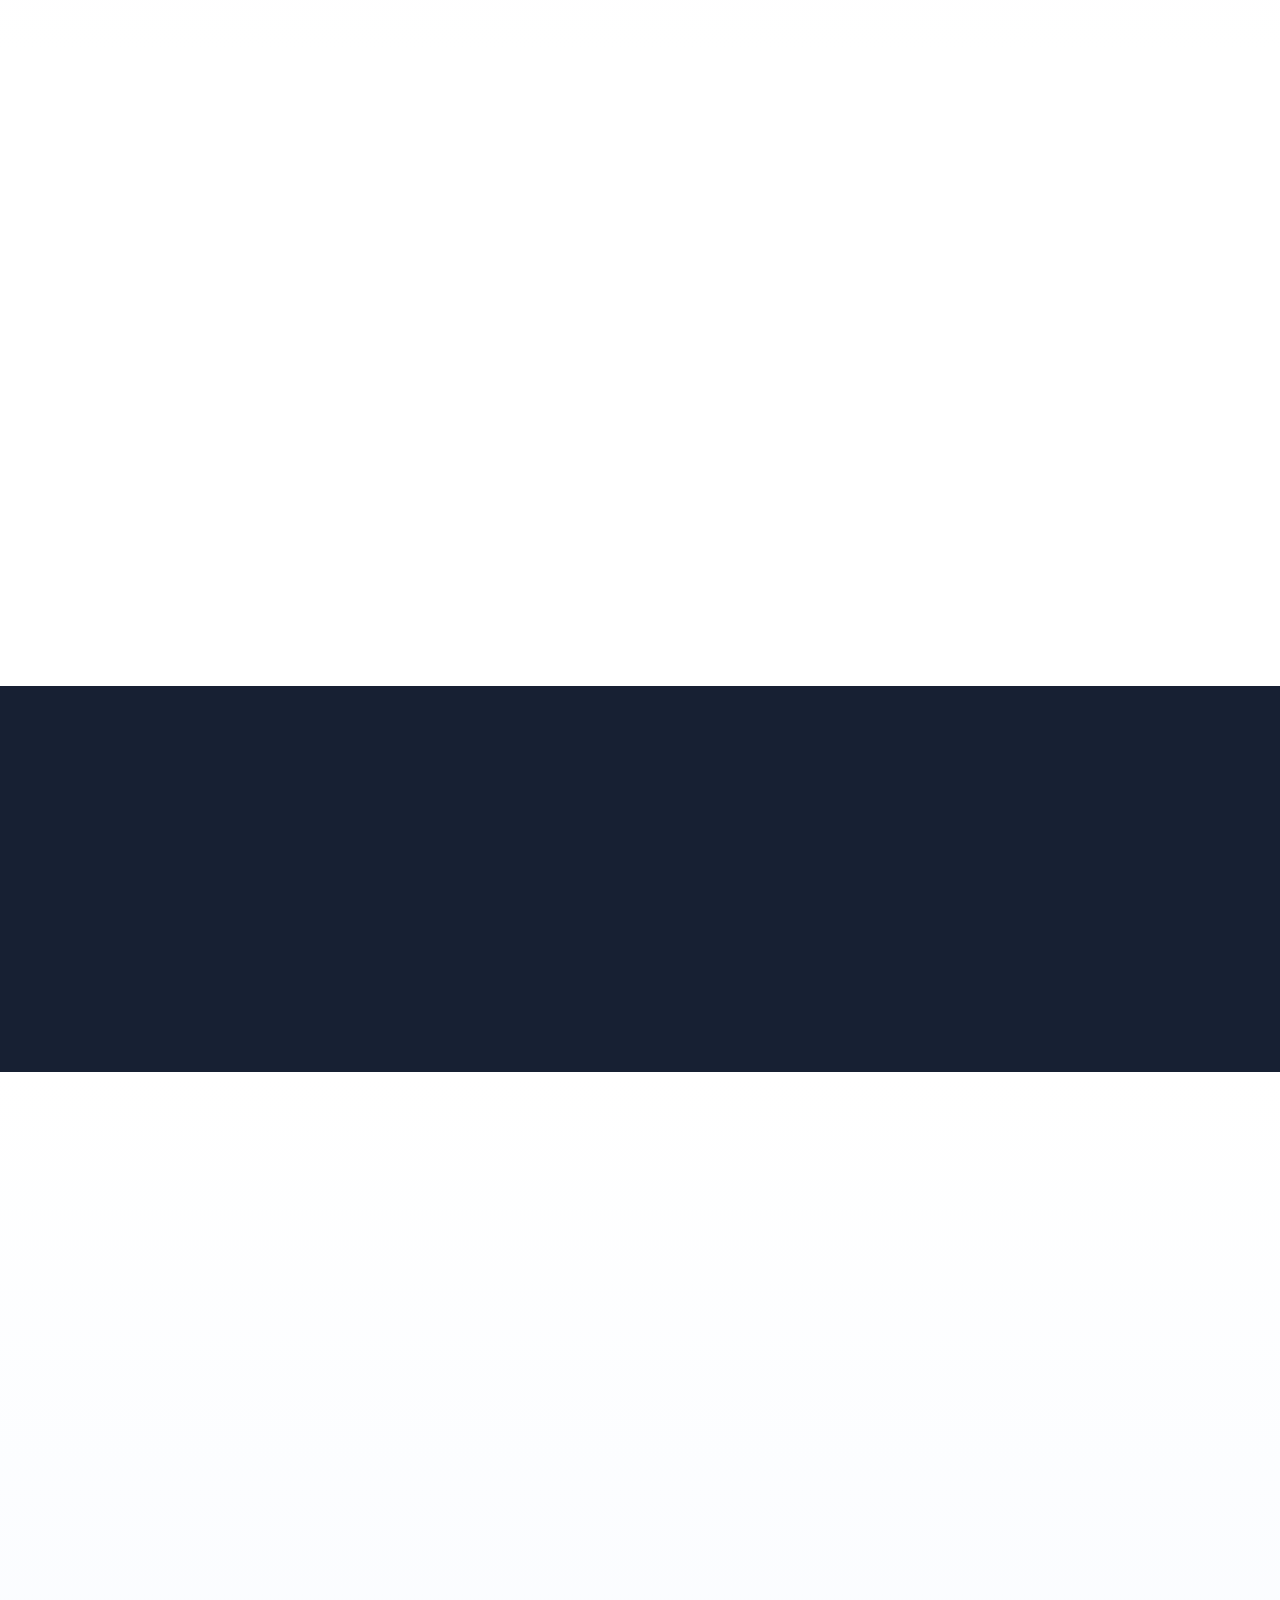
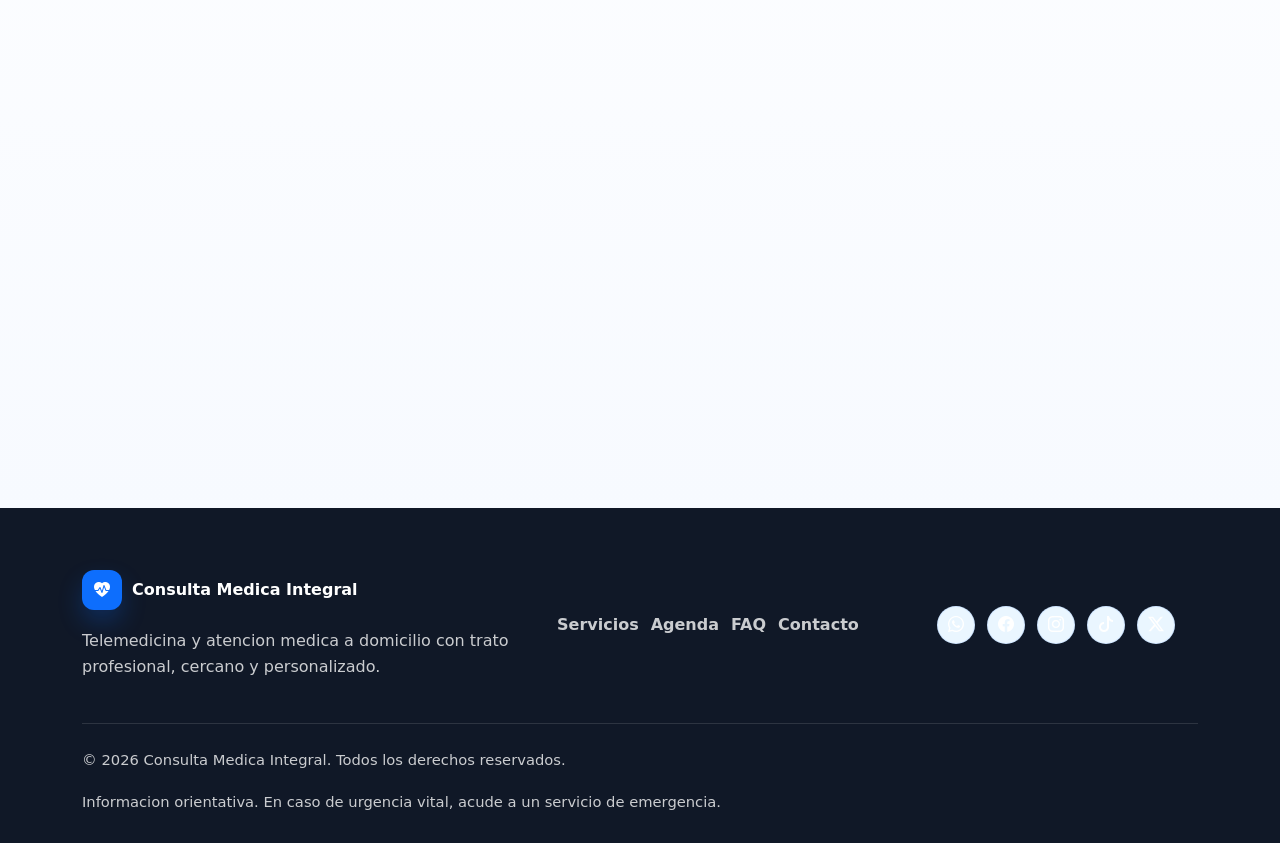
==== commit 8063c026: "index.html" ====
--- a/index.html
+++ b/index.html
@@ -23,7 +23,7 @@
     <link href="https://cdn.jsdelivr.net/npm/bootstrap@5.3.3/dist/css/bootstrap.min.css" rel="stylesheet">
     <link href="https://cdn.jsdelivr.net/npm/bootstrap-icons@1.11.3/font/bootstrap-icons.min.css" rel="stylesheet">
     <link href="https://unpkg.com/aos@2.3.1/dist/aos.css" rel="stylesheet">
-    <link href="assets/css/styles.css" rel="stylesheet">
+    <link href="styles.css" rel="stylesheet">
     <script type="application/ld+json">
       {
         "@context": "https://schema.org",
--- a/styles.css
+++ b/styles.css
@@ -0,0 +1,796 @@
+:root {
+  --primary: #0d6efd;
+  --primary-dark: #084bb3;
+  --sky: #eaf6ff;
+  --cyan: #d9f4ff;
+  --ink: #172033;
+  --muted: #657286;
+  --line: #e8edf5;
+  --soft: #f7faff;
+  --white: #ffffff;
+  --shadow: 0 22px 55px rgba(23, 32, 51, 0.12);
+}
+
+* {
+  box-sizing: border-box;
+}
+
+html {
+  scroll-behavior: smooth;
+}
+
+body {
+  font-family: "Inter", system-ui, -apple-system, BlinkMacSystemFont, "Segoe UI", sans-serif;
+  color: var(--ink);
+  background: var(--white);
+  line-height: 1.6;
+  letter-spacing: 0;
+}
+
+a {
+  text-decoration: none;
+}
+
+img,
+iframe {
+  max-width: 100%;
+}
+
+.page-loader {
+  position: fixed;
+  inset: 0;
+  z-index: 9999;
+  display: grid;
+  place-items: center;
+  background: var(--white);
+  transition: opacity 0.35s ease, visibility 0.35s ease;
+}
+
+.page-loader.is-hidden {
+  opacity: 0;
+  visibility: hidden;
+}
+
+.loader-mark {
+  width: 72px;
+  height: 72px;
+  display: grid;
+  place-items: center;
+  border-radius: 22px;
+  background: var(--sky);
+}
+
+.loader-mark span {
+  width: 34px;
+  height: 34px;
+  border: 4px solid rgba(13, 110, 253, 0.18);
+  border-top-color: var(--primary);
+  border-radius: 50%;
+  animation: spin 0.8s linear infinite;
+}
+
+@keyframes spin {
+  to {
+    transform: rotate(360deg);
+  }
+}
+
+.glass-nav {
+  background: rgba(255, 255, 255, 0.88);
+  backdrop-filter: blur(18px);
+  border-bottom: 1px solid rgba(232, 237, 245, 0.9);
+  transition: box-shadow 0.25s ease, padding 0.25s ease;
+}
+
+.glass-nav.is-scrolled {
+  box-shadow: 0 12px 30px rgba(23, 32, 51, 0.08);
+}
+
+.navbar {
+  padding: 14px 0;
+}
+
+.navbar-brand,
+.footer-brand {
+  display: inline-flex;
+  align-items: center;
+  gap: 10px;
+  color: var(--ink);
+  font-weight: 800;
+}
+
+.brand-symbol,
+.footer-brand i {
+  width: 40px;
+  height: 40px;
+  display: inline-grid;
+  place-items: center;
+  color: var(--white);
+  border-radius: 12px;
+  background: var(--primary);
+  box-shadow: 0 12px 24px rgba(13, 110, 253, 0.24);
+}
+
+.nav-link {
+  color: var(--ink);
+  font-size: 0.93rem;
+  font-weight: 650;
+  padding: 0.7rem 0.65rem !important;
+}
+
+.nav-link:hover,
+.nav-link.active {
+  color: var(--primary);
+}
+
+.social-mini,
+.footer-social a {
+  width: 38px;
+  height: 38px;
+  display: inline-grid;
+  place-items: center;
+  color: var(--primary);
+  background: var(--sky);
+  border: 1px solid rgba(13, 110, 253, 0.12);
+  border-radius: 50%;
+  transition: transform 0.2s ease, background 0.2s ease, color 0.2s ease;
+}
+
+.social-mini:hover,
+.footer-social a:hover {
+  color: var(--white);
+  background: var(--primary);
+  transform: translateY(-3px);
+}
+
+.hero-section {
+  position: relative;
+  min-height: 100vh;
+  overflow: hidden;
+  background: var(--ink);
+}
+
+.hero-bg {
+  position: absolute;
+  inset: 0;
+  background-image: url("https://images.unsplash.com/photo-1559839734-2b71ea197ec2?auto=format&fit=crop&w=1800&q=82");
+  background-size: cover;
+  background-position: center;
+  transform: scale(1.04);
+  will-change: transform;
+}
+
+.hero-overlay {
+  position: absolute;
+  inset: 0;
+  background: linear-gradient(90deg, rgba(10, 25, 54, 0.88) 0%, rgba(10, 25, 54, 0.68) 44%, rgba(10, 25, 54, 0.24) 100%);
+}
+
+.hero-content {
+  position: relative;
+  z-index: 2;
+  color: var(--white);
+  padding-top: 92px;
+}
+
+.section-kicker {
+  display: inline-flex;
+  align-items: center;
+  gap: 8px;
+  color: var(--primary);
+  font-weight: 800;
+  font-size: 0.86rem;
+  text-transform: uppercase;
+  letter-spacing: 0.08em;
+  margin-bottom: 14px;
+}
+
+.hero-section .section-kicker {
+  color: #bfe4ff;
+}
+
+h1,
+h2,
+h3 {
+  letter-spacing: 0;
+  line-height: 1.1;
+}
+
+h1 {
+  max-width: 860px;
+  font-size: clamp(3rem, 8vw, 6.9rem);
+  font-weight: 800;
+  margin-bottom: 22px;
+}
+
+h2 {
+  font-size: clamp(2rem, 4vw, 3.35rem);
+  font-weight: 800;
+  margin-bottom: 16px;
+}
+
+h3 {
+  font-weight: 760;
+}
+
+.hero-subtitle {
+  font-size: clamp(1.22rem, 2.4vw, 2rem);
+  font-weight: 700;
+  margin-bottom: 18px;
+}
+
+.hero-copy {
+  max-width: 720px;
+  color: rgba(255, 255, 255, 0.9);
+  font-size: 1.1rem;
+  margin-bottom: 30px;
+}
+
+.hero-actions {
+  display: flex;
+  flex-wrap: wrap;
+  gap: 14px;
+}
+
+.btn {
+  display: inline-flex;
+  align-items: center;
+  justify-content: center;
+  gap: 9px;
+  border-radius: 999px;
+  font-weight: 750;
+  padding: 0.82rem 1.24rem;
+  box-shadow: none;
+  transition: transform 0.2s ease, box-shadow 0.2s ease, background 0.2s ease;
+}
+
+.btn:hover {
+  transform: translateY(-2px);
+}
+
+.btn-primary {
+  background: var(--primary);
+  border-color: var(--primary);
+  box-shadow: 0 14px 28px rgba(13, 110, 253, 0.25);
+}
+
+.btn-primary:hover {
+  background: var(--primary-dark);
+  border-color: var(--primary-dark);
+}
+
+.btn-light {
+  color: var(--primary);
+}
+
+.btn-outline-primary {
+  border-color: rgba(13, 110, 253, 0.28);
+}
+
+.hero-panel {
+  margin-left: auto;
+  width: min(360px, 100%);
+  padding: 26px;
+  border: 1px solid rgba(255, 255, 255, 0.22);
+  border-radius: 8px;
+  background: rgba(255, 255, 255, 0.14);
+  backdrop-filter: blur(18px);
+  box-shadow: 0 30px 80px rgba(0, 0, 0, 0.2);
+}
+
+.metric {
+  padding: 18px 0;
+  border-bottom: 1px solid rgba(255, 255, 255, 0.18);
+}
+
+.metric:last-child {
+  border-bottom: 0;
+}
+
+.metric strong {
+  display: block;
+  font-size: 2.35rem;
+  line-height: 1;
+}
+
+.metric span {
+  color: rgba(255, 255, 255, 0.84);
+}
+
+.trust-strip {
+  position: relative;
+  z-index: 3;
+  margin-top: -54px;
+}
+
+.trust-item {
+  min-height: 108px;
+  display: flex;
+  align-items: center;
+  gap: 14px;
+  padding: 26px;
+  background: var(--white);
+  border: 1px solid var(--line);
+  border-radius: 8px;
+  box-shadow: var(--shadow);
+  font-weight: 800;
+}
+
+.trust-item i {
+  color: var(--primary);
+  font-size: 1.7rem;
+}
+
+.section-padding {
+  padding: 104px 0;
+}
+
+.soft-section,
+.benefits-section {
+  background: linear-gradient(180deg, var(--soft), var(--white));
+}
+
+.section-heading {
+  max-width: 820px;
+  margin: 0 auto 48px;
+  text-align: center;
+}
+
+.section-heading p,
+.benefits-section p,
+.map-card + p {
+  color: var(--muted);
+  font-size: 1.05rem;
+}
+
+.services-grid {
+  display: grid;
+  grid-template-columns: repeat(4, minmax(0, 1fr));
+  gap: 18px;
+}
+
+.service-card,
+.step-card,
+.booking-card,
+.testimonial-card,
+.contact-form,
+.map-card {
+  border: 1px solid var(--line);
+  border-radius: 8px;
+  background: var(--white);
+  box-shadow: 0 18px 42px rgba(23, 32, 51, 0.07);
+}
+
+.service-card {
+  min-height: 150px;
+  padding: 24px;
+  transition: transform 0.22s ease, box-shadow 0.22s ease, border-color 0.22s ease;
+}
+
+.service-card:hover {
+  transform: translateY(-6px);
+  border-color: rgba(13, 110, 253, 0.24);
+  box-shadow: var(--shadow);
+}
+
+.service-card i,
+.step-card i,
+.booking-icon,
+.contact-card i {
+  color: var(--primary);
+  font-size: 2rem;
+}
+
+.service-card h3 {
+  margin-top: 18px;
+  margin-bottom: 0;
+  font-size: 1rem;
+}
+
+.service-card.wide {
+  grid-column: span 2;
+}
+
+.step-card {
+  position: relative;
+  height: 100%;
+  padding: 30px;
+}
+
+.step-card span {
+  position: absolute;
+  top: 18px;
+  right: 20px;
+  color: rgba(13, 110, 253, 0.12);
+  font-size: 3.2rem;
+  font-weight: 800;
+  line-height: 1;
+}
+
+.step-card h3 {
+  margin: 20px 0 10px;
+  font-size: 1.15rem;
+}
+
+.step-card p,
+.booking-card p,
+.testimonial-card p {
+  color: var(--muted);
+  margin-bottom: 0;
+}
+
+.booking-card {
+  height: 100%;
+  padding: 34px;
+  overflow: hidden;
+}
+
+.booking-card.accent {
+  background: linear-gradient(180deg, #ffffff 0%, #f4fbff 100%);
+}
+
+.booking-icon {
+  width: 64px;
+  height: 64px;
+  display: grid;
+  place-items: center;
+  margin-bottom: 20px;
+  border-radius: 18px;
+  background: var(--sky);
+}
+
+.booking-card .btn {
+  margin: 24px 0;
+}
+
+.calendar-frame {
+  width: 100%;
+  height: 430px;
+  overflow: hidden;
+  border: 1px solid var(--line);
+  border-radius: 8px;
+  background: var(--soft);
+}
+
+.calendar-frame iframe,
+.map-card iframe {
+  width: 100%;
+  height: 100%;
+  border: 0;
+}
+
+.benefits-grid {
+  display: grid;
+  grid-template-columns: repeat(2, minmax(0, 1fr));
+  gap: 14px;
+}
+
+.benefits-grid div {
+  display: flex;
+  align-items: center;
+  gap: 12px;
+  min-height: 66px;
+  padding: 18px 20px;
+  border: 1px solid var(--line);
+  border-radius: 8px;
+  background: var(--white);
+  font-weight: 750;
+}
+
+.benefits-grid i {
+  color: #14a673;
+}
+
+.testimonial-card {
+  height: 100%;
+  padding: 30px;
+}
+
+.stars {
+  color: #f4b000;
+  font-size: 1.25rem;
+  margin-bottom: 18px;
+}
+
+.testimonial-card strong {
+  display: block;
+  margin-top: 18px;
+}
+
+.premium-accordion {
+  max-width: 920px;
+  margin: 0 auto;
+}
+
+.accordion-item {
+  border: 1px solid var(--line);
+  border-radius: 8px !important;
+  overflow: hidden;
+  margin-bottom: 14px;
+  box-shadow: 0 12px 30px rgba(23, 32, 51, 0.05);
+}
+
+.accordion-button {
+  font-weight: 800;
+  padding: 22px 24px;
+}
+
+.accordion-button:not(.collapsed) {
+  color: var(--primary);
+  background: var(--sky);
+}
+
+.map-card {
+  height: 420px;
+  overflow: hidden;
+}
+
+.social-section {
+  background: var(--ink);
+  color: var(--white);
+}
+
+.social-buttons {
+  display: flex;
+  justify-content: center;
+  flex-wrap: wrap;
+  gap: 14px;
+  margin-top: 28px;
+}
+
+.social-buttons a {
+  display: inline-flex;
+  align-items: center;
+  gap: 10px;
+  min-width: 142px;
+  justify-content: center;
+  padding: 14px 18px;
+  color: var(--white);
+  border: 1px solid rgba(255, 255, 255, 0.18);
+  border-radius: 999px;
+  background: rgba(255, 255, 255, 0.08);
+  transition: transform 0.22s ease, background 0.22s ease;
+}
+
+.social-buttons a:hover {
+  transform: translateY(-4px);
+  background: var(--primary);
+}
+
+.contact-section {
+  background: linear-gradient(180deg, var(--white), var(--soft));
+}
+
+.contact-cards {
+  display: grid;
+  gap: 14px;
+}
+
+.contact-card {
+  display: flex;
+  align-items: center;
+  gap: 18px;
+  min-height: 86px;
+  padding: 20px;
+  color: var(--ink);
+  border: 1px solid var(--line);
+  border-radius: 8px;
+  background: var(--white);
+  box-shadow: 0 12px 30px rgba(23, 32, 51, 0.05);
+  transition: transform 0.2s ease, border-color 0.2s ease;
+}
+
+.contact-card:hover {
+  color: var(--ink);
+  transform: translateY(-4px);
+  border-color: rgba(13, 110, 253, 0.24);
+}
+
+.contact-card strong {
+  display: block;
+  color: var(--ink);
+}
+
+.contact-card span {
+  color: var(--muted);
+  overflow-wrap: anywhere;
+}
+
+.contact-form {
+  padding: 34px;
+}
+
+.form-control,
+.form-select {
+  min-height: 52px;
+  border-radius: 8px;
+  border-color: #dfe7f1;
+}
+
+.form-control:focus,
+.form-select:focus {
+  border-color: var(--primary);
+  box-shadow: 0 0 0 0.22rem rgba(13, 110, 253, 0.12);
+}
+
+.form-label {
+  font-weight: 750;
+}
+
+.form-note {
+  color: var(--muted);
+  margin: 14px 0 0;
+  font-size: 0.92rem;
+}
+
+.site-footer {
+  padding: 62px 0 30px;
+  color: rgba(255, 255, 255, 0.78);
+  background: #101827;
+}
+
+.site-footer a {
+  color: var(--white);
+}
+
+.site-footer p {
+  margin: 18px 0 0;
+  max-width: 520px;
+}
+
+.footer-links,
+.footer-social {
+  display: flex;
+  flex-wrap: wrap;
+  gap: 12px;
+}
+
+.footer-links a {
+  color: rgba(255, 255, 255, 0.78);
+  font-weight: 700;
+}
+
+.footer-links a:hover {
+  color: var(--white);
+}
+
+.footer-bottom {
+  display: flex;
+  justify-content: space-between;
+  gap: 18px;
+  flex-wrap: wrap;
+  margin-top: 44px;
+  padding-top: 24px;
+  border-top: 1px solid rgba(255, 255, 255, 0.12);
+  font-size: 0.92rem;
+}
+
+.floating-whatsapp,
+.back-to-top {
+  position: fixed;
+  z-index: 40;
+  width: 54px;
+  height: 54px;
+  display: grid;
+  place-items: center;
+  border: 0;
+  border-radius: 50%;
+  color: var(--white);
+  box-shadow: 0 18px 38px rgba(23, 32, 51, 0.22);
+}
+
+.floating-whatsapp {
+  right: 22px;
+  bottom: 22px;
+  background: #25d366;
+  font-size: 1.55rem;
+}
+
+.back-to-top {
+  right: 22px;
+  bottom: 88px;
+  background: var(--primary);
+  opacity: 0;
+  visibility: hidden;
+  transition: opacity 0.2s ease, visibility 0.2s ease, transform 0.2s ease;
+}
+
+.back-to-top.is-visible {
+  opacity: 1;
+  visibility: visible;
+}
+
+.floating-whatsapp:hover,
+.back-to-top:hover {
+  color: var(--white);
+  transform: translateY(-4px);
+}
+
+@media (max-width: 1199px) {
+  .navbar-collapse {
+    padding-top: 14px;
+  }
+
+  .services-grid {
+    grid-template-columns: repeat(3, minmax(0, 1fr));
+  }
+}
+
+@media (max-width: 991px) {
+  .hero-overlay {
+    background: linear-gradient(180deg, rgba(10, 25, 54, 0.88), rgba(10, 25, 54, 0.62));
+  }
+
+  .section-padding {
+    padding: 78px 0;
+  }
+
+  .trust-strip {
+    margin-top: 0;
+    padding-top: 24px;
+    background: var(--soft);
+  }
+
+  .services-grid {
+    grid-template-columns: repeat(2, minmax(0, 1fr));
+  }
+}
+
+@media (max-width: 767px) {
+  .navbar-brand span:last-child {
+    max-width: 190px;
+    white-space: normal;
+    line-height: 1.05;
+  }
+
+  .hero-content {
+    padding-top: 100px;
+  }
+
+  .hero-actions,
+  .hero-actions .btn {
+    width: 100%;
+  }
+
+  .hero-actions .btn {
+    min-height: 54px;
+  }
+
+  .services-grid,
+  .benefits-grid {
+    grid-template-columns: 1fr;
+  }
+
+  .service-card.wide {
+    grid-column: auto;
+  }
+
+  .calendar-frame,
+  .map-card {
+    height: 360px;
+  }
+
+  .contact-form,
+  .booking-card {
+    padding: 24px;
+  }
+
+  .footer-bottom {
+    display: block;
+  }
+
+  .footer-bottom span {
+    display: block;
+    margin-bottom: 10px;
+  }
+}
+
+@media (prefers-reduced-motion: reduce) {
+  *,
+  *::before,
+  *::after {
+    scroll-behavior: auto !important;
+    animation-duration: 0.01ms !important;
+    transition-duration: 0.01ms !important;
+  }
+}
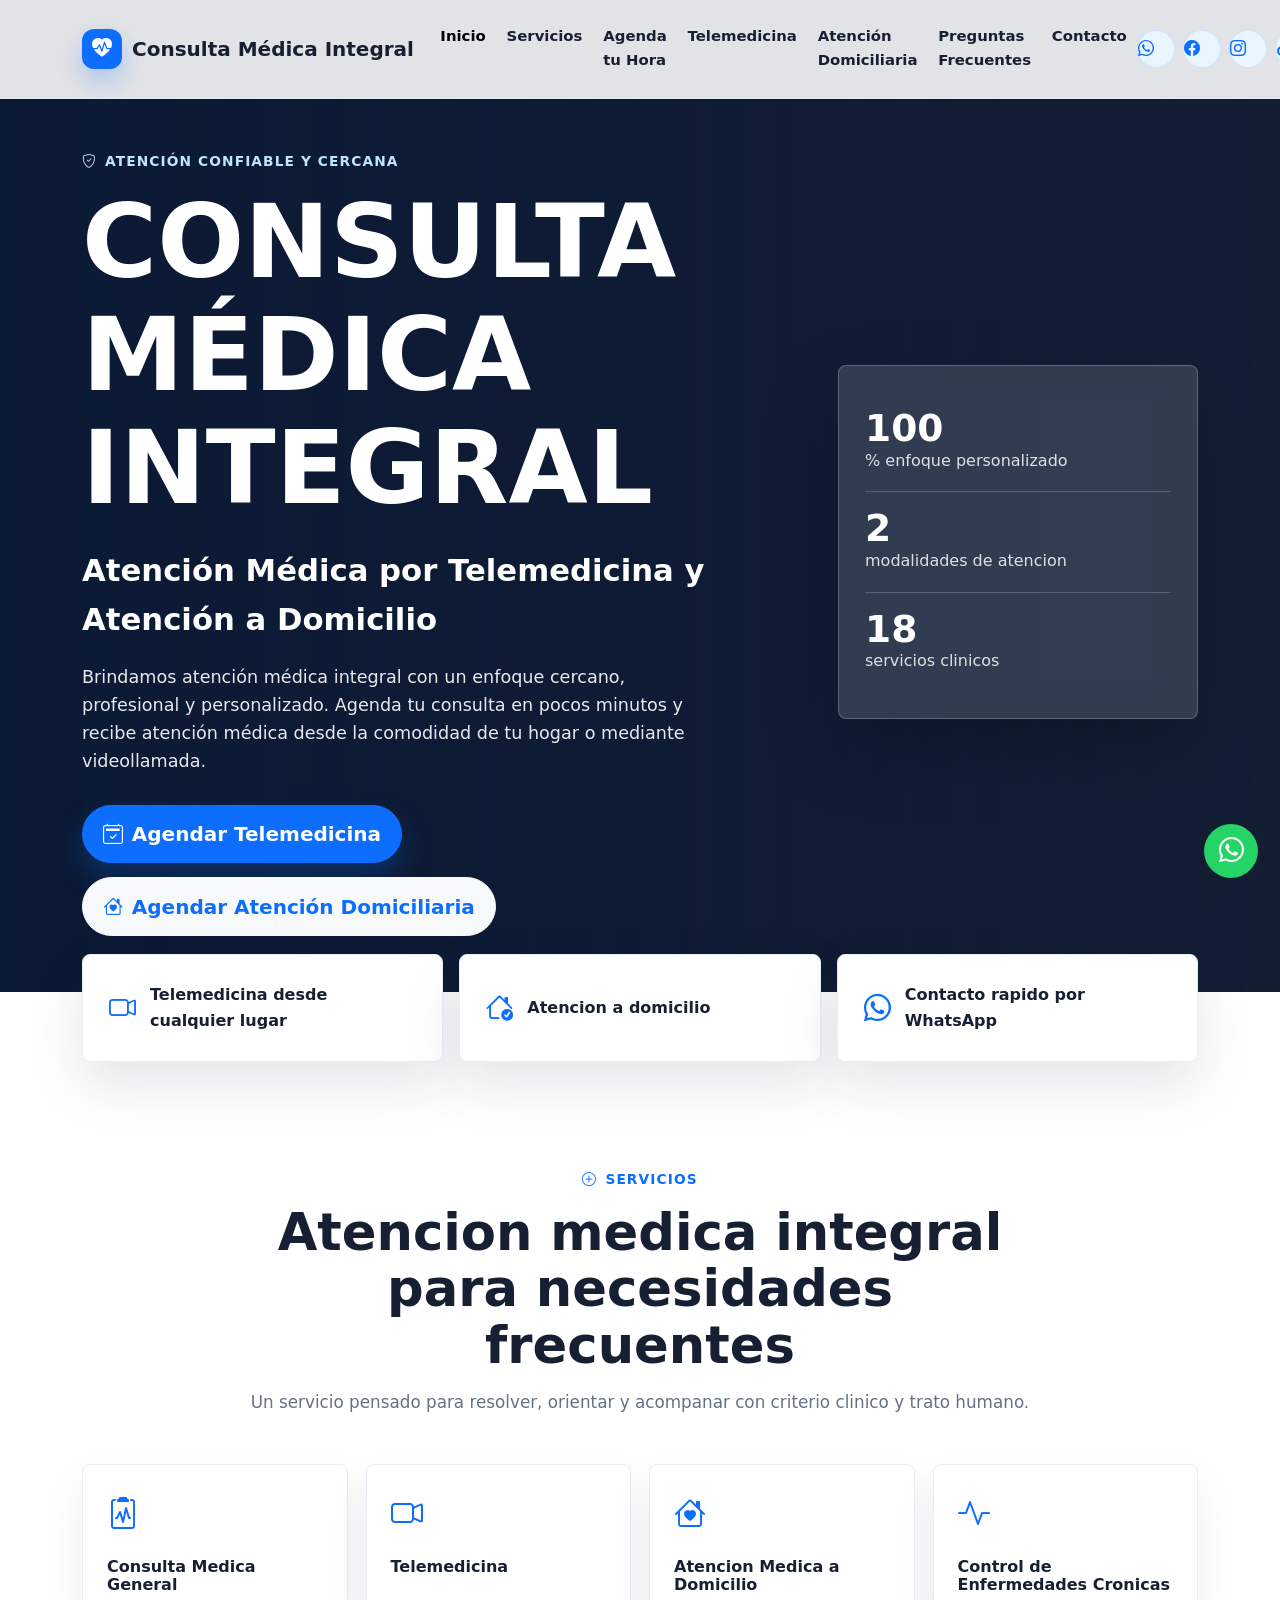
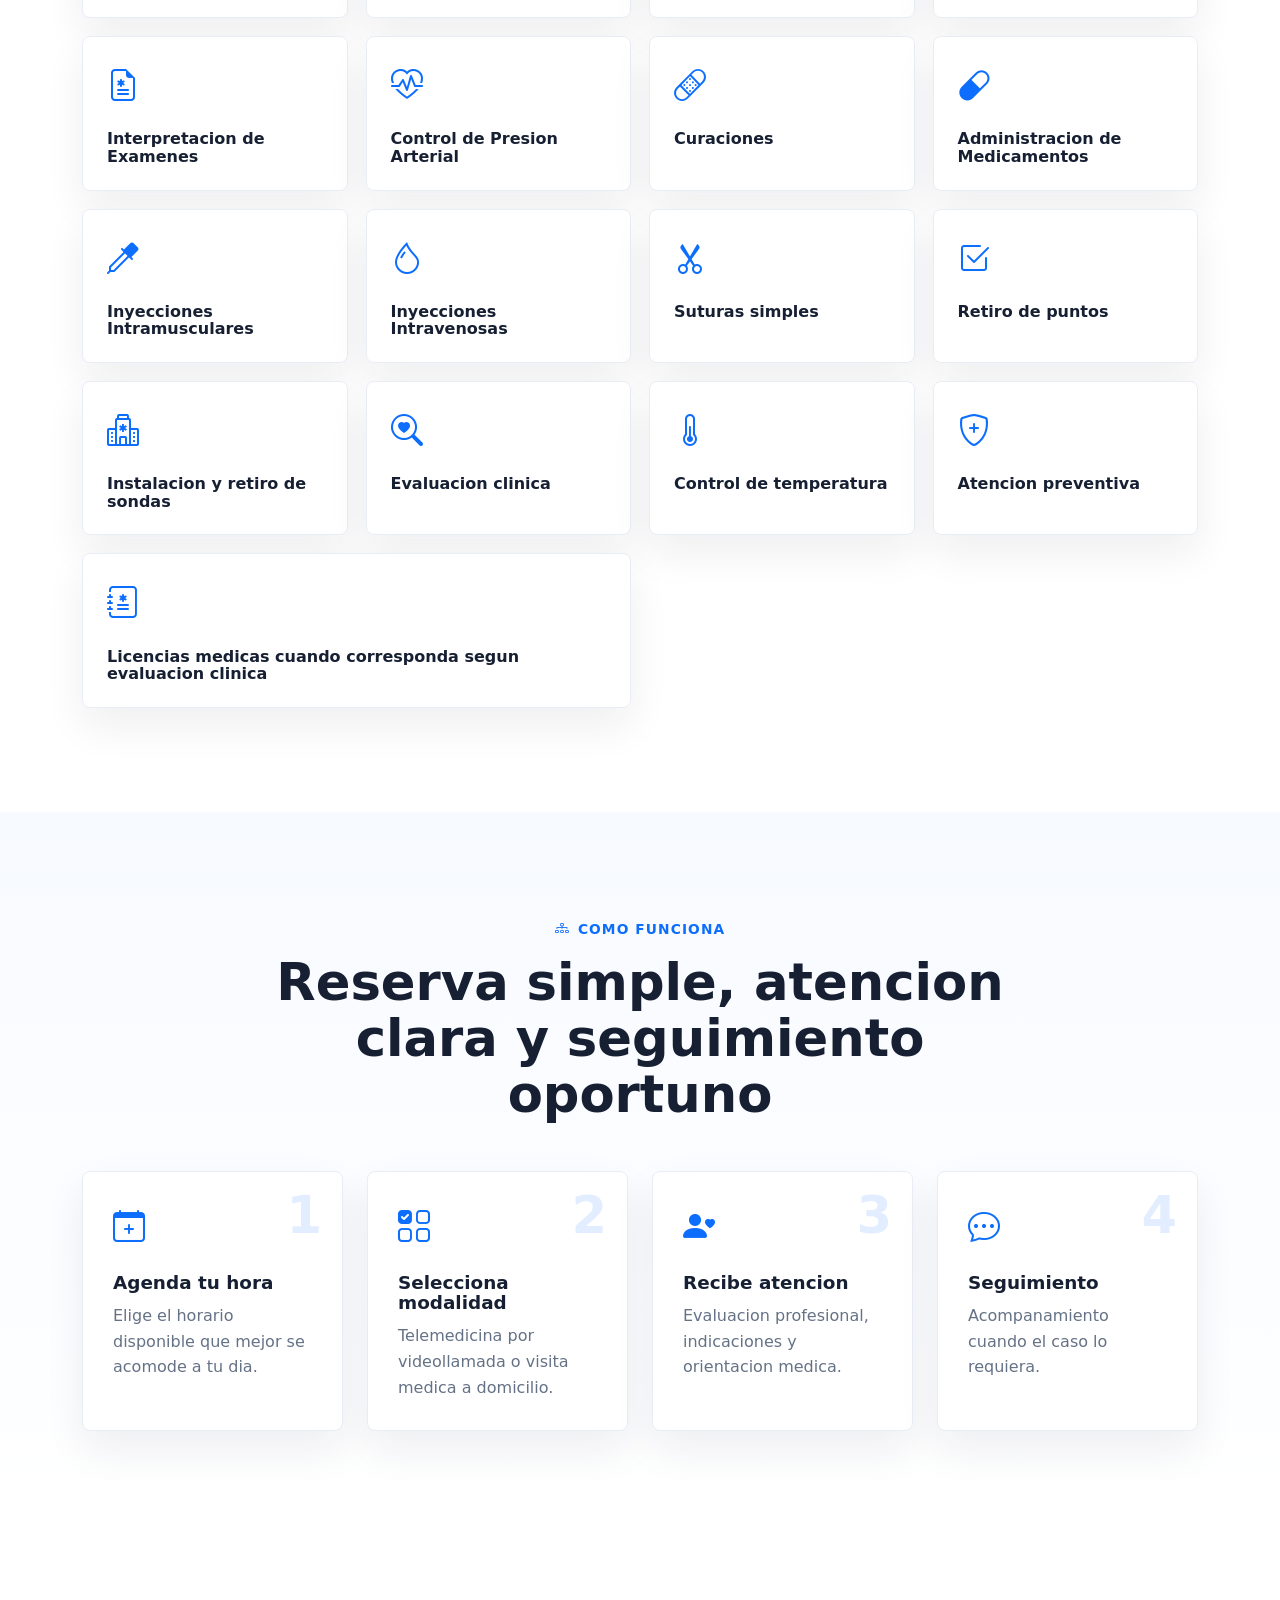
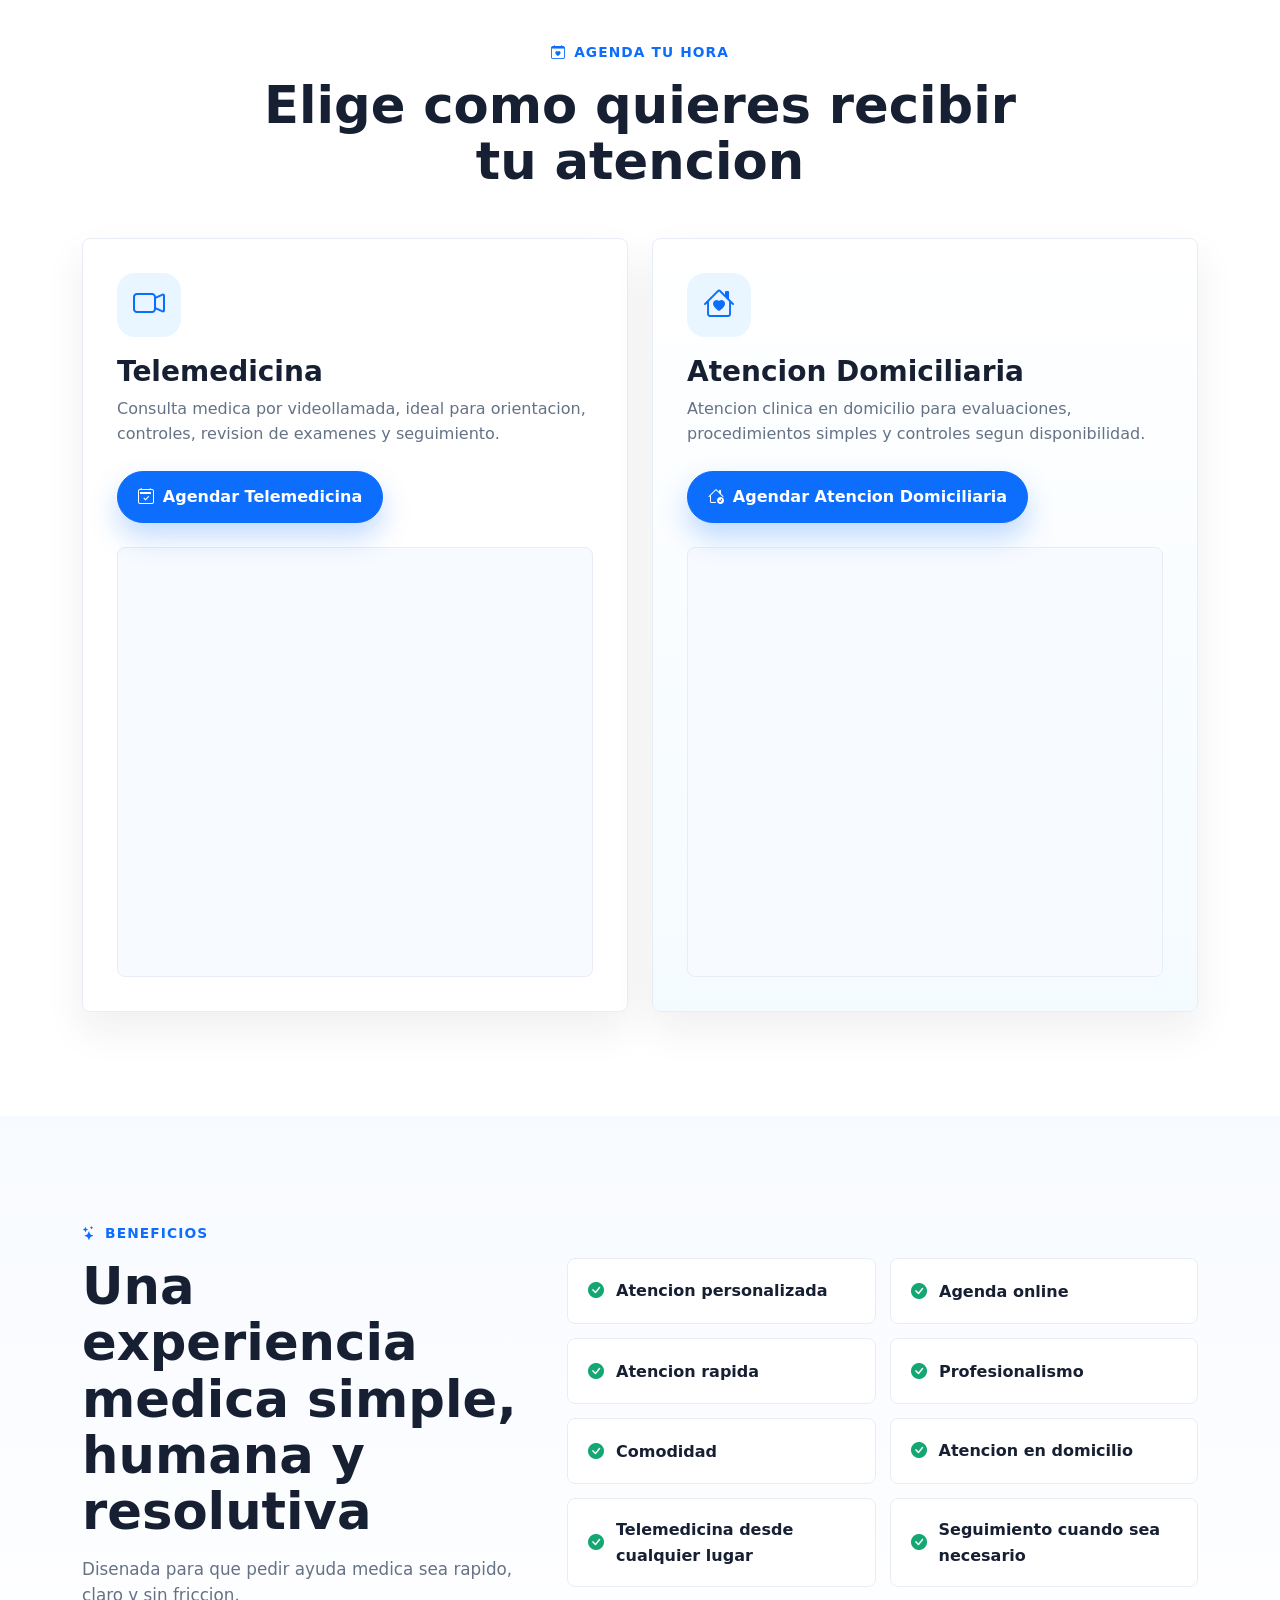
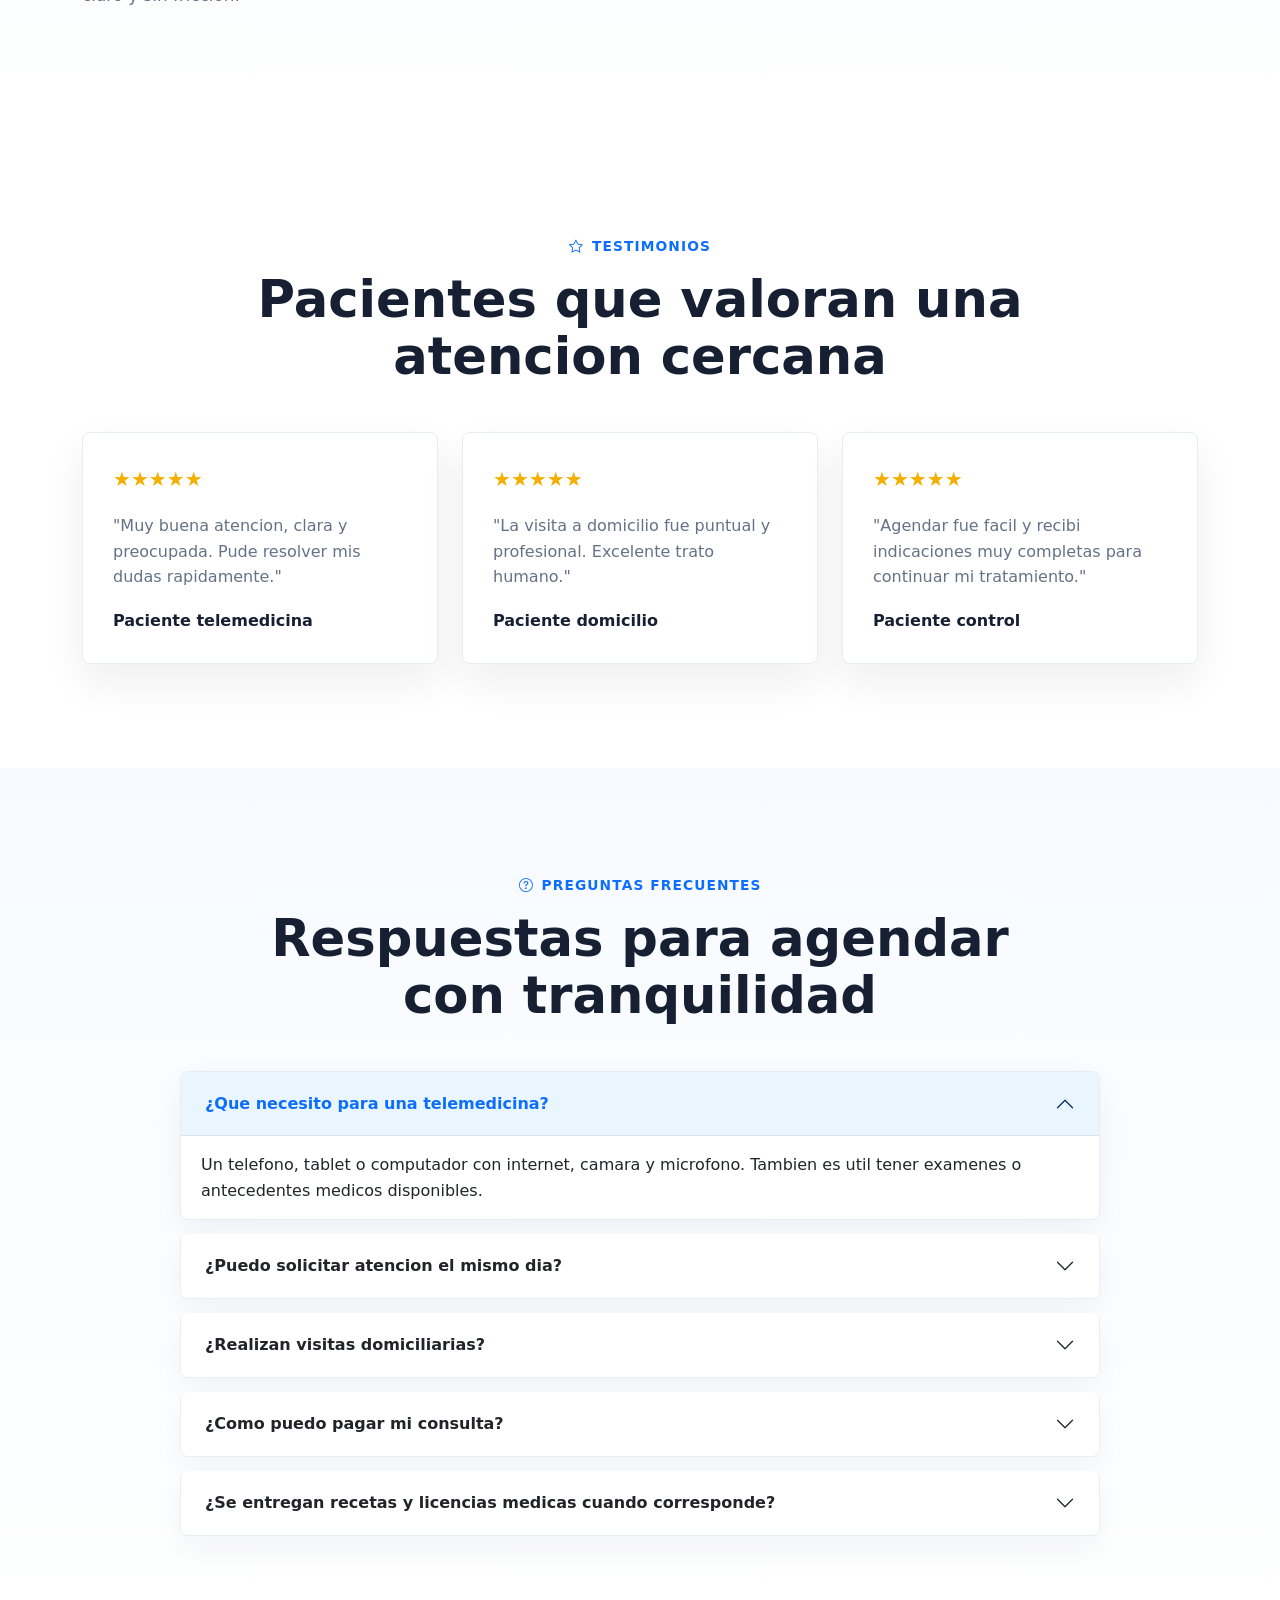
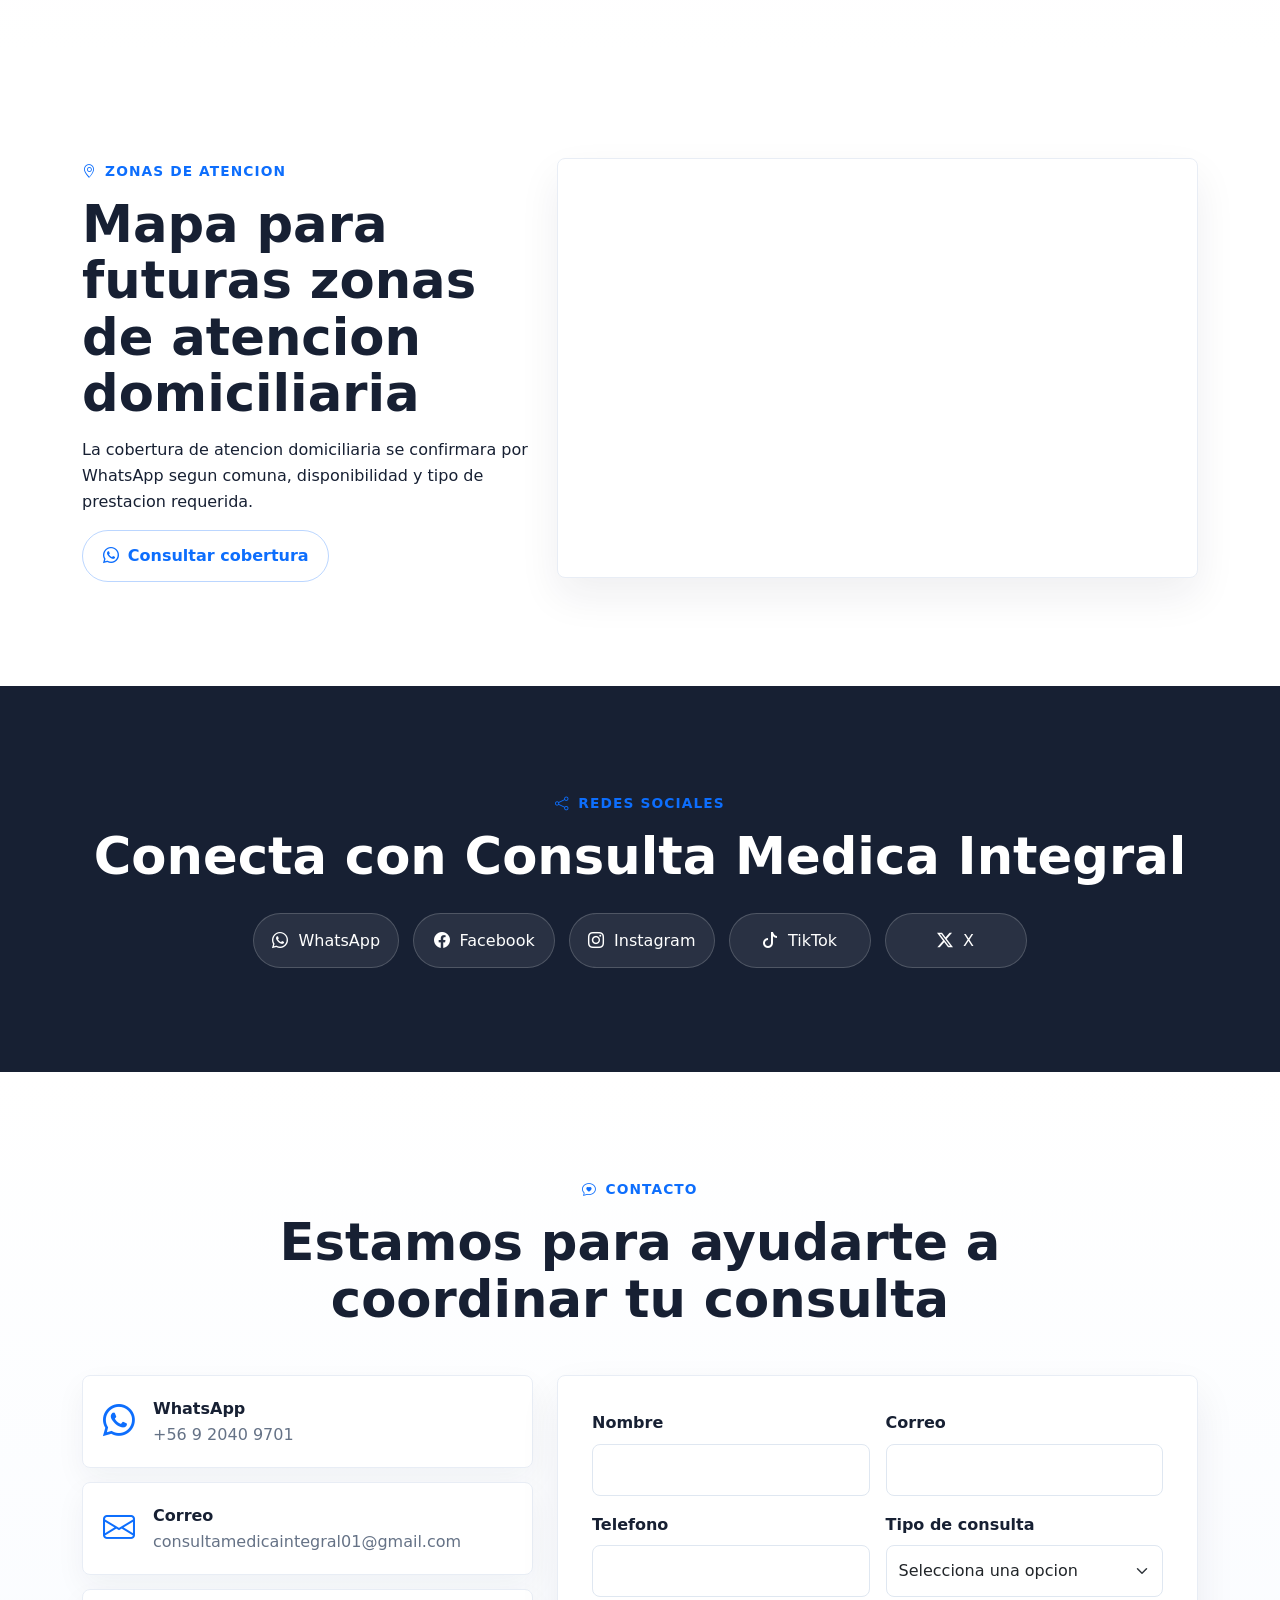
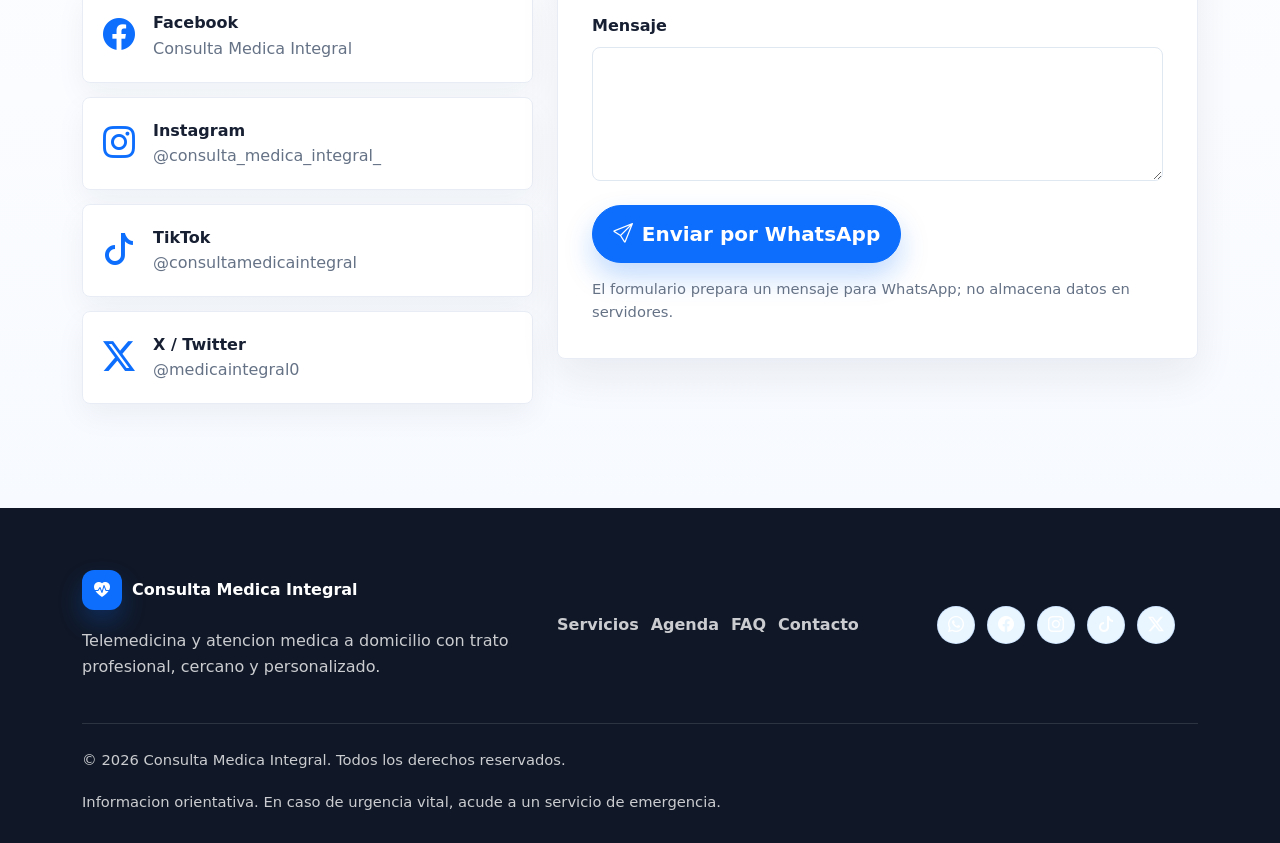
==== commit 70e8c5ad: "index.html" ====
--- a/index.html
+++ b/index.html
@@ -392,6 +392,6 @@
 
     <script src="https://cdn.jsdelivr.net/npm/bootstrap@5.3.3/dist/js/bootstrap.bundle.min.js" defer></script>
     <script src="https://unpkg.com/aos@2.3.1/dist/aos.js" defer></script>
-    <script src="assets/js/main.js" defer></script>
+    <script src="main.js" defer></script>
   </body>
 </html>
